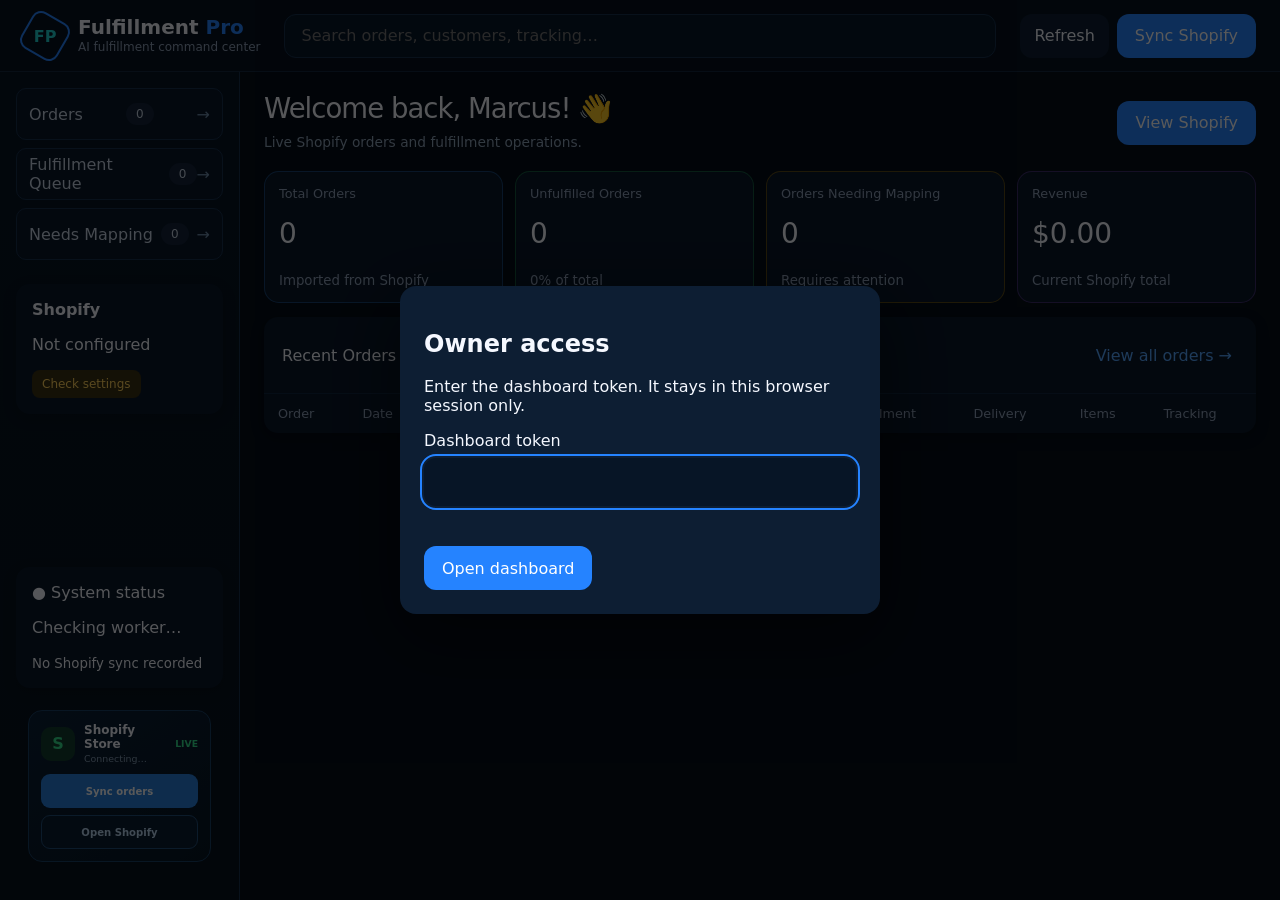
==== static/index.html @ 3b33f8fc "Add files via upload" ====
<!doctype html><html lang="en"><head><meta charset="utf-8"><meta name="viewport" content="width=device-width,initial-scale=1,viewport-fit=cover"><meta name="theme-color" content="#06111f"><title>FulfillmentPro Command Center</title><link rel="manifest" href="/manifest.json"><link rel="stylesheet" href="/css/fulfillment-notifications.css"><style>
:root{--bg:#050d18;--panel:#091729;--panel2:#0d1e33;--text:#f5f8ff;--muted:#91a2ba;--line:#17314f;--blue:#2583ff;--green:#28d77d;--yellow:#ffbf27;--red:#ff5364;--purple:#9870ff;--cyan:#20d3d3;font-family:Inter,ui-sans-serif,system-ui,-apple-system,"Segoe UI",sans-serif;color-scheme:dark}*{box-sizing:border-box}html,body{margin:0;min-height:100%;background:var(--bg);color:var(--text);-webkit-font-smoothing:antialiased}button,input{font:inherit}.app{min-height:100dvh;display:grid;grid-template-columns:240px minmax(0,1fr);grid-template-rows:72px 1fr}.topbar{grid-column:1/-1;display:flex;align-items:center;gap:24px;padding:12px 24px;border-bottom:1px solid var(--line);background:#06111f;position:sticky;top:0;z-index:20}.brand{display:flex;align-items:center;gap:12px;min-width:216px}.logo{width:42px;height:42px;border:2px solid var(--blue);display:grid;place-items:center;transform:rotate(30deg);border-radius:10px}.logo span{transform:rotate(-30deg);font-weight:700;color:var(--cyan)}.brand strong{font-size:1.25rem;line-height:1.2}.brand strong b{color:var(--blue)}.brand small{display:block;color:var(--muted);font-size:.75rem;line-height:1.4}.search{flex:1;max-width:760px}.search input{width:100%;height:44px;border:1px solid var(--line);background:#081729;color:var(--text);border-radius:12px;padding:0 16px;outline:none}.search input:focus{outline:2px solid var(--blue);outline-offset:2px}.top-actions{margin-left:auto;display:flex;gap:8px}.primary,.secondary,.icon{min-height:44px;min-width:44px;border:0;border-radius:12px;cursor:pointer}.primary{background:var(--blue);color:#fff;padding:0 18px}.secondary,.icon{background:var(--panel2);color:var(--text);padding:0 14px}.sidebar{padding:16px 16px calc(24px + env(safe-area-inset-bottom));border-right:1px solid var(--line);background:#06111f;display:flex;flex-direction:column;gap:8px}.nav{display:flex;flex-direction:column;gap:4px}.nav button{min-height:44px;border:0;border-radius:10px;background:transparent;color:#c9d5e5;text-align:left;padding:0 12px;display:flex;align-items:center;justify-content:space-between;cursor:pointer}.nav button.active{background:#123663;color:#fff;box-shadow:inset 3px 0 var(--blue)}.count{min-width:28px;padding:4px 8px;border-radius:999px;background:#13233a;text-align:center;font-size:.75rem}.connection,.system-card{margin-top:16px;background:var(--panel);border-radius:14px;padding:16px;box-shadow:0 4px 14px rgba(0,0,0,.2)}.system-card{margin-top:auto}.online{color:var(--green)}.main{min-width:0;padding:24px;overflow:auto}.heading-row{display:flex;justify-content:space-between;align-items:center;gap:16px;margin-bottom:20px}.heading-row h1{font-size:1.6rem;line-height:1.2;margin:0;font-weight:500}.heading-row p{margin:6px 0 0;color:var(--muted);line-height:1.6}.metrics{display:grid;grid-template-columns:repeat(6,minmax(150px,1fr));gap:12px;margin-bottom:16px}.metric{background:var(--panel);border-radius:14px;padding:16px;box-shadow:0 4px 14px rgba(0,0,0,.24);min-height:144px;display:flex;flex-direction:column}.metric label{color:var(--muted);font-size:.8rem}.metric strong{font-size:1.75rem;font-weight:500;margin-top:16px}.metric small{margin-top:auto;color:var(--muted)}.metric.blue{box-shadow:inset 0 0 0 1px #17416f}.metric.green{box-shadow:inset 0 0 0 1px #14563c}.metric.yellow{box-shadow:inset 0 0 0 1px #5b4914}.metric.purple{box-shadow:inset 0 0 0 1px #3c2c6a}.metric.red{box-shadow:inset 0 0 0 1px #5d2431}.metric.cyan{box-shadow:inset 0 0 0 1px #13545c}.content-grid{display:grid;grid-template-columns:minmax(0,1fr) 280px;gap:16px}.stack{display:flex;flex-direction:column;gap:16px}.card{background:var(--panel);border-radius:14px;box-shadow:0 4px 14px rgba(0,0,0,.24);overflow:hidden}.card-head{display:flex;align-items:center;justify-content:space-between;padding:16px 18px}.card-head h2,.side-card h3{font-size:1rem;font-weight:500;margin:0}.link{color:#55a6ff;background:transparent;border:0;cursor:pointer;min-height:44px}.progress-wrap{padding:0 18px 18px}.progress{height:12px;border-radius:999px;background:#11233b;overflow:hidden;display:flex}.seg{height:100%}.legend{display:grid;grid-template-columns:repeat(5,1fr);gap:12px;margin-top:16px}.legend div{font-size:.78rem;color:var(--muted)}.legend b{display:block;color:var(--text);font-weight:500;margin-top:4px}.table-wrap{overflow-x:auto;scrollbar-width:none}.table-wrap::-webkit-scrollbar{display:none}.orders-table{width:100%;border-collapse:collapse;min-width:980px}.orders-table th,.orders-table td{text-align:left;padding:12px 14px;border-top:1px solid #10263f;font-size:.8rem}.orders-table th{color:var(--muted);font-weight:400}.orders-table tbody tr{cursor:pointer}.orders-table tbody tr:hover{background:#0d2138}.badge{display:inline-flex;align-items:center;min-height:28px;padding:4px 10px;border-radius:8px;font-size:.75rem;background:#11233b}.badge.green{color:#53eb9a;background:#0d3328}.badge.yellow{color:#ffd15a;background:#3a3010}.badge.red{color:#ff8c98;background:#3c1820}.badge.blue{color:#70b3ff;background:#102d50}.badge.purple{color:#c5abff;background:#271d47}.side-card{padding:16px}.side-card h3{margin-bottom:14px}.summary-list{display:grid;gap:10px}.summary-row{display:flex;justify-content:space-between;color:var(--muted);font-size:.8rem}.summary-row b{color:var(--text);font-weight:500}.donut{width:104px;height:104px;border-radius:50%;margin:8px auto 16px;display:grid;place-items:center;background:conic-gradient(var(--green) var(--pct),#12263e 0);position:relative}.donut:after{content:"";width:72px;height:72px;border-radius:50%;background:var(--panel);position:absolute}.donut span{z-index:1;font-size:1.25rem}.products{display:grid;gap:10px}.product{display:grid;grid-template-columns:40px 1fr auto;gap:10px;align-items:center}.product img{width:40px;height:40px;object-fit:cover;border-radius:8px;background:#13233a}.product p{margin:0;font-size:.8rem;overflow-wrap:anywhere}.product small,.empty{color:var(--muted)}.empty{padding:32px;text-align:center}.overlay{display:none}.modal{position:fixed;inset:0;z-index:50;display:none;align-items:center;justify-content:center;padding:16px;background:rgba(0,0,0,.65)}.modal.open{display:flex}.modal-box{width:min(480px,100%);background:var(--panel2);border-radius:16px;padding:24px;box-shadow:0 24px 70px rgba(0,0,0,.5)}.field{display:grid;gap:8px;margin:16px 0}.field input{height:48px;border:0;border-radius:12px;background:#071526;color:#fff;padding:0 14px;outline:none}.field input:focus{outline:2px solid var(--blue);outline-offset:2px}.error{color:#ff9ca7;min-height:24px}.toast{position:fixed;right:20px;bottom:calc(20px + env(safe-area-inset-bottom));z-index:60;background:#0e2239;padding:14px 18px;border-radius:12px;display:none}.toast.show{display:block}.mobile-menu{display:none}.detail-grid{display:grid;grid-template-columns:1fr 1fr;gap:12px}.detail-item{background:#071526;border-radius:12px;padding:14px}.detail-item small{color:var(--muted)}
@media(max-width:1180px){.metrics{grid-template-columns:repeat(3,1fr)}.content-grid{grid-template-columns:1fr}.right-stack{display:grid;grid-template-columns:repeat(2,1fr)}}@media(max-width:767px){.app{display:block}.topbar{height:auto;padding:12px 16px;gap:12px}.brand{min-width:0}.brand small,.search{display:none}.top-actions{margin-left:auto}.mobile-menu{display:inline-grid;place-items:center}.sidebar{position:fixed;z-index:40;top:0;left:0;width:280px;height:100dvh;transform:translateX(-100%);transition:transform 200ms ease;overflow:auto}.sidebar.open{transform:translateX(0)}.overlay{display:block;position:fixed;z-index:35;inset:0;background:rgba(0,0,0,.5);opacity:0;pointer-events:none;transition:opacity 200ms ease}.overlay.open{opacity:1;pointer-events:auto}.main{padding:16px 16px calc(96px + env(safe-area-inset-bottom))}.heading-row{align-items:flex-start}.metrics{grid-template-columns:1fr}.right-stack{grid-template-columns:1fr;margin-top:16px}.legend{grid-template-columns:1fr 1fr}.top-actions .secondary{display:none}.detail-grid{grid-template-columns:1fr}}

/* =========================================================
   MOBILE COMMAND CENTER — approved mobile layout
   Desktop remains unchanged.
   ========================================================= */
.mobile-dashboard{display:none}
.mobile-bottom-nav{display:none}

@media(max-width:767px){
  html,body{background:#04101d;overflow-x:hidden}
  body{min-height:100dvh}
  .app{display:block;min-height:100dvh;background:
    radial-gradient(circle at 82% 4%,rgba(37,131,255,.14),transparent 32%),
    linear-gradient(180deg,#061320 0%,#04101d 100%)}

  .topbar{
    position:sticky;top:0;z-index:30;
    min-height:74px;height:74px;padding:10px 14px;
    gap:10px;background:rgba(4,15,27,.96);
    backdrop-filter:blur(18px);
    border-bottom:1px solid rgba(71,143,229,.18)
  }
  .mobile-menu{
    display:grid;place-items:center;
    width:42px;height:42px;min-width:42px;
    border:1px solid #173a61;border-radius:12px;
    background:#0a1c31
  }
  .brand{gap:9px;min-width:0}
  .logo{width:38px;height:38px;border-radius:10px}
  .brand strong{font-size:1.03rem;white-space:nowrap}
  .brand small,.search,.top-actions .secondary{display:none}
  .top-actions{margin-left:auto}
  .top-actions .primary{
    min-height:42px;height:42px;
    padding:0 14px;border-radius:12px;
    font-size:.82rem;font-weight:700;
    box-shadow:0 8px 20px rgba(37,131,255,.28)
  }

  .sidebar{
    position:fixed;z-index:50;top:0;left:0;
    width:min(84vw,300px);height:100dvh;
    transform:translateX(-102%);transition:transform .2s ease;
    overflow:auto;padding-top:max(18px,env(safe-area-inset-top));
    box-shadow:24px 0 60px rgba(0,0,0,.48)
  }
  .sidebar.open{transform:translateX(0)}
  .overlay{
    display:block;position:fixed;z-index:45;inset:0;
    background:rgba(0,0,0,.62);opacity:0;
    pointer-events:none;transition:opacity .2s ease
  }
  .overlay.open{opacity:1;pointer-events:auto}

  .main{
    padding:0 14px calc(82px + env(safe-area-inset-bottom));
    overflow:visible
  }
  .heading-row,.metrics,.content-grid{display:none!important}
  .mobile-dashboard{display:block;padding-top:14px}

  .mobile-hero{
    display:flex;align-items:flex-start;justify-content:space-between;
    gap:10px;margin-bottom:14px
  }
  .mobile-hero h1{
    margin:0;font-size:1.44rem;line-height:1.12;
    letter-spacing:-.03em;font-weight:750
  }
  .mobile-hero p{
    margin:7px 0 0;color:#8fa4bd;
    font-size:.84rem;line-height:1.35
  }
  .mobile-view-shopify{
    flex:0 0 auto;min-height:38px;padding:0 12px;
    border:1px solid rgba(73,150,255,.45);
    border-radius:11px;background:#0b2c53;
    color:#8fc2ff;font-weight:700;font-size:.75rem
  }

  .mobile-shopify-strip{
    display:flex;align-items:center;gap:8px;
    min-height:40px;margin-bottom:12px;padding:0 12px;
    border:1px solid rgba(34,211,136,.25);
    border-radius:12px;background:rgba(8,32,43,.82);
    color:#b9cadc;font-size:.76rem
  }
  .mobile-shopify-strip .shopify-mark{
    display:grid;place-items:center;width:23px;height:23px;
    border-radius:7px;background:#113b2b;color:#36df8a;
    font-size:.78rem;font-weight:800
  }
  .mobile-shopify-strip .mobile-live-dot{
    width:8px;height:8px;border-radius:50%;
    background:#29df88;box-shadow:0 0 0 5px rgba(41,223,136,.12)
  }
  .mobile-shopify-strip .mobile-store{
    overflow:hidden;text-overflow:ellipsis;white-space:nowrap
  }
  .mobile-shopify-strip .mobile-live-label{
    margin-left:auto;color:#35df8a;font-weight:700
  }

  .mobile-metrics{
    display:grid;grid-template-columns:repeat(2,minmax(0,1fr));
    gap:10px;margin-bottom:11px
  }
  .mobile-metric{
    position:relative;min-height:146px;padding:13px;
    border-radius:16px;background:
      linear-gradient(145deg,rgba(13,35,61,.96),rgba(6,20,35,.98));
    border:1px solid #174571;
    box-shadow:0 10px 24px rgba(0,0,0,.22);
    overflow:hidden
  }
  .mobile-metric:after{
    content:"";position:absolute;right:-28px;bottom:-35px;
    width:100px;height:100px;border-radius:50%;
    background:radial-gradient(circle,rgba(44,133,255,.13),transparent 67%)
  }
  .mobile-metric.green{border-color:#176047}
  .mobile-metric.orange{border-color:#815211}
  .mobile-metric.purple{border-color:#60439a}
  .mobile-metric-head{
    display:flex;align-items:center;gap:8px;
    min-height:28px;margin-bottom:9px
  }
  .mobile-icon{
    display:grid;place-items:center;width:30px;height:30px;
    border-radius:9px;background:rgba(28,104,208,.18);
    color:#49a0ff;font-size:1rem
  }
  .mobile-metric.green .mobile-icon{background:rgba(27,184,111,.15);color:#31dc8b}
  .mobile-metric.orange .mobile-icon{background:rgba(255,164,26,.15);color:#ffad2e}
  .mobile-metric.purple .mobile-icon{background:rgba(153,103,255,.16);color:#ad7bff}
  .mobile-metric label{
    color:#b4c3d5;font-size:.72rem;line-height:1.15
  }
  .mobile-metric strong{
    display:block;margin:0 0 7px;
    font-size:1.72rem;line-height:1;
    letter-spacing:-.04em;font-weight:720
  }
  .mobile-metric small{
    display:block;color:#8298b1;
    font-size:.67rem;line-height:1.2
  }
  .mobile-metric .mobile-alert{
    display:inline-flex;align-items:center;
    margin-top:8px;padding:4px 7px;border-radius:999px;
    background:rgba(255,164,26,.1);color:#ffb033;
    font-size:.63rem;font-weight:700
  }

  .mobile-progress-card{
    display:grid;grid-template-columns:48px minmax(0,1fr) auto;
    align-items:center;gap:11px;
    padding:12px 13px;margin-bottom:11px;
    border:1px solid #173c64;border-radius:15px;
    background:linear-gradient(145deg,#0a2038,#071726)
  }
  .mobile-ring{
    --mobile-pct:0deg;
    width:48px;height:48px;border-radius:50%;
    display:grid;place-items:center;
    background:conic-gradient(#2a84ff var(--mobile-pct),#172d46 0)
  }
  .mobile-ring:before{
    content:"";width:36px;height:36px;border-radius:50%;
    background:#091a2c
  }
  .mobile-ring b{
    position:absolute;font-size:.69rem
  }
  .mobile-progress-copy b{
    display:block;font-size:.82rem;margin-bottom:3px
  }
  .mobile-progress-copy span{
    display:block;color:#8fa4bd;font-size:.68rem;margin-bottom:7px
  }
  .mobile-progress-bar{
    height:6px;border-radius:999px;background:#152b44;overflow:hidden
  }
  .mobile-progress-bar i{
    display:block;height:100%;width:0;border-radius:inherit;
    background:linear-gradient(90deg,#1f72ee,#39a4ff)
  }
  .mobile-progress-percent{
    color:#48a2ff;font-size:1rem;font-weight:750
  }

  .mobile-recent{
    border:1px solid #173651;border-radius:15px;
    background:linear-gradient(145deg,#091b2f,#061522);
    overflow:hidden
  }
  .mobile-recent-head{
    display:flex;align-items:center;justify-content:space-between;
    min-height:42px;padding:0 12px;border-bottom:1px solid #132c46
  }
  .mobile-recent-head h2{margin:0;font-size:.87rem}
  .mobile-recent-head button{
    border:0;background:transparent;color:#55a6ff;
    font-size:.7rem;font-weight:700
  }
  .mobile-order-list{padding:3px 9px 7px}
  .mobile-order{
    display:grid;grid-template-columns:minmax(0,1fr) auto;
    align-items:center;gap:8px;min-height:42px;padding:6px 3px;
    border-bottom:1px solid rgba(22,52,81,.72);
    cursor:pointer
  }
  .mobile-order:last-child{border-bottom:0}
  .mobile-order-main{min-width:0}
  .mobile-order-main b{
    display:block;font-size:.76rem;white-space:nowrap;
    overflow:hidden;text-overflow:ellipsis
  }
  .mobile-order-main small{
    display:block;margin-top:3px;color:#849ab3;font-size:.62rem;
    white-space:nowrap;overflow:hidden;text-overflow:ellipsis
  }
  .mobile-order-side{text-align:right}
  .mobile-order-side strong{display:block;font-size:.73rem}
  .mobile-order-side span{
    display:inline-block;margin-top:3px;padding:3px 6px;
    border-radius:999px;background:#123a2c;color:#34dc87;
    font-size:.57rem;font-weight:700
  }
  .mobile-order-side span.warning{
    background:#3d2c0c;color:#ffb32e
  }
  .mobile-empty{
    padding:17px 12px;text-align:center;color:#8399b1;font-size:.72rem
  }

  .mobile-bottom-nav{
    display:grid;
    position:fixed;z-index:28;left:0;right:0;bottom:0;
    display:grid;grid-template-columns:repeat(4,1fr);
    min-height:64px;padding:5px 8px calc(5px + env(safe-area-inset-bottom));
    border-top:1px solid rgba(51,105,160,.28);
    background:rgba(4,16,29,.96);backdrop-filter:blur(18px)
  }
  .mobile-bottom-nav a{text-decoration:none;
    border:0;background:transparent;color:#7e94ad;
    display:flex;flex-direction:column;align-items:center;
    justify-content:center;gap:3px;font-size:.59rem
  }
  .mobile-bottom-nav a b{font-size:1rem;line-height:1}
  .mobile-bottom-nav a.active{color:#4c9fff}

  .auth-card{width:min(90vw,420px)}
  .detail-grid{grid-template-columns:1fr}
}

@media(max-width:380px){
  .main{padding-left:10px;padding-right:10px}
  .topbar{padding-left:10px;padding-right:10px}
  .brand strong{font-size:.93rem}
  .top-actions .primary{padding:0 10px;font-size:.75rem}
  .mobile-metric{min-height:139px;padding:11px}
  .mobile-metric strong{font-size:1.52rem}
}


.live-system-card{display:flex;align-items:center;gap:10px;margin:0 0 14px;padding:11px 13px;border:1px solid #173d63;border-radius:14px;background:linear-gradient(145deg,#0a2037,#061522)}
.live-system-card .status-dot{width:11px;height:11px;border-radius:50%;background:#ff5f64;box-shadow:0 0 0 5px rgba(255,95,100,.1)}
.live-system-card.online .status-dot{background:#28df87;box-shadow:0 0 0 5px rgba(40,223,135,.11)}
.live-system-copy{min-width:0;flex:1}.live-system-copy b{display:block;font-size:.78rem}.live-system-copy small{display:block;margin-top:3px;color:#879db5;font-size:.62rem;overflow:hidden;text-overflow:ellipsis;white-space:nowrap}
.live-system-state{font-size:.64rem;font-weight:800;text-transform:uppercase;color:#ff8589}.live-system-card.online .live-system-state{color:#35df8d}
.order-popup{position:fixed;z-index:100;right:18px;top:88px;width:min(380px,calc(100vw - 28px));transform:translateX(calc(100% + 30px));opacity:0;pointer-events:none;border:1px solid #2a78c8;border-radius:16px;background:linear-gradient(145deg,#0c2745,#071827);box-shadow:0 22px 70px rgba(0,0,0,.55);transition:.24s;overflow:hidden}
.order-popup.show{transform:translateX(0);opacity:1;pointer-events:auto}
.order-popup-head{display:flex;align-items:center;gap:9px;padding:12px 13px;border-bottom:1px solid rgba(55,121,187,.3)}
.order-popup-icon{display:grid;place-items:center;width:35px;height:35px;border-radius:11px;background:#113c69;color:#55a8ff;font-size:1.1rem}
.order-popup-head div{min-width:0;flex:1}.order-popup-head b{display:block;font-size:.82rem}.order-popup-head small{display:block;color:#91a9c1;font-size:.62rem;margin-top:2px}
.order-popup-close{border:0;background:transparent;color:#8ea4bb;font-size:1rem}
.order-popup-body{padding:12px 13px}.order-popup-body strong{display:block;font-size:1rem}.order-popup-body p{margin:5px 0 0;color:#9cb1c8;font-size:.7rem;line-height:1.4}
.order-popup-actions{display:flex;gap:8px;padding:0 13px 13px}.order-popup-actions button{flex:1;min-height:38px;border-radius:10px;font-weight:750;font-size:.7rem}
.order-popup-view{border:0;background:#2f89ff;color:#fff}.order-popup-dismiss{border:1px solid #244d76;background:#0a1e33;color:#a9bed3}
@media(max-width:767px){.order-popup{right:14px;top:82px}}


.sidebar-shopify-card{margin:14px 12px;padding:12px;border:1px solid #173e64;border-radius:14px;background:linear-gradient(145deg,#0a2037,#061522)}
.sidebar-shopify-head{display:grid;grid-template-columns:34px minmax(0,1fr) auto;align-items:center;gap:9px}
.sidebar-shopify-icon{display:grid;place-items:center;width:34px;height:34px;border-radius:10px;background:#123d2d;color:#35df8d;font-weight:800}
.sidebar-shopify-head b{display:block;font-size:.75rem}.sidebar-shopify-head small{display:block;margin-top:2px;color:#869db5;font-size:.59rem;overflow:hidden;text-overflow:ellipsis;white-space:nowrap}
.sidebar-shopify-state{color:#35df8d;font-size:.58rem;font-weight:800;text-transform:uppercase}
.sidebar-shopify-actions{display:grid;gap:7px;margin-top:10px}
.sidebar-shopify-actions button{min-height:34px;border-radius:9px;border:1px solid #214d78;background:#0a1d31;color:#b9d4ef;font-size:.63rem;font-weight:750}
.sidebar-shopify-actions button:first-child{border:0;background:#277fdc;color:#fff}
@media(min-width:768px){
  .main{padding-top:20px}
  .heading-row{margin-bottom:18px}
  .heading-row h1{font-size:1.72rem;letter-spacing:-.035em;margin-bottom:4px}
  .heading-row p{max-width:620px;color:#91a5bb;font-size:.86rem}
  .metrics{grid-template-columns:repeat(4,minmax(0,1fr));gap:12px;margin-bottom:14px}
  .metrics .metric{min-height:132px;padding:15px;border-radius:15px}
  .metrics .metric:nth-child(n+5){display:none}
  .content-grid{grid-template-columns:minmax(0,1.55fr) minmax(280px,.8fr);gap:14px}
  .sidebar{background:linear-gradient(180deg,#071423 0%,#06111d 100%)}
  .topbar{border-bottom:1px solid rgba(71,127,183,.2)}
}
@media(max-width:767px){
  /* Mobile-only cleanup: keep desktop dashboard sections available on desktop. */
  .mobile-progress-card,
  .recent-orders-only,
  .dashboard-backup,
  .sidebar .connection,
  .sidebar .sidebar-shopify-card{display:none!important}
}

@media(max-width:767px){
  .mobile-dashboard{padding-top:10px}
  .mobile-hero{margin-bottom:12px;padding:2px 2px 0}
  .mobile-eyebrow{display:block;margin-bottom:6px;color:#5ea9ff;font-size:.58rem;font-weight:800;letter-spacing:.09em}
  .mobile-hero h1{font-size:1.34rem;line-height:1.08}
  .mobile-hero p{max-width:290px;font-size:.76rem;line-height:1.35}
  .mobile-metrics{gap:9px}
  .mobile-metric{min-height:132px;padding:12px}
  .mobile-metric-head{margin-bottom:7px}
  .mobile-metric strong{font-size:1.55rem}
  .mobile-progress-card,.live-system-card{margin-bottom:10px}
  .mobile-recent{margin-bottom:4px}
}



/* Mobile drawer refinement — desktop styles remain unchanged. */
@media(max-width:767px){
  #sidebar.sidebar{
    width:min(86vw,320px);padding:0 14px max(18px,env(safe-area-inset-bottom));
    gap:12px;background:linear-gradient(180deg,#061321 0%,#04101c 100%);
    border-right:1px solid #1b395a;box-shadow:24px 0 60px rgba(0,0,0,.58)
  }
  .mobile-sidebar-brand{
    display:flex;align-items:center;gap:11px;min-height:76px;margin:0 -14px 2px;padding:12px 16px;
    border-bottom:1px solid #17314f;background:#06111f
  }
  .mobile-sidebar-brand .mobile-sidebar-logo{
    width:42px;height:42px;border:2px solid var(--blue);border-radius:11px;display:grid;place-items:center;
    transform:rotate(30deg);color:var(--cyan);font-weight:800
  }
  .mobile-sidebar-brand .mobile-sidebar-logo span{transform:rotate(-30deg)}
  .mobile-sidebar-brand strong{display:block;font-size:1rem;line-height:1.15}
  .mobile-sidebar-brand strong b{color:var(--blue)}
  .mobile-sidebar-brand small{display:block;margin-top:4px;color:#8ea3bc;font-size:.68rem}
  #sidebar .desktop-nav-links{display:flex;flex-direction:column;gap:8px;margin-top:2px}
  #sidebar .desktop-nav-link{
    min-height:54px;border:1px solid #173b61;border-radius:12px;background:linear-gradient(145deg,#0b2037,#08182a);
    color:#eef5ff;text-decoration:none;padding:0 13px;display:flex;align-items:center;justify-content:space-between;
    font-size:.9rem;box-shadow:0 6px 18px rgba(0,0,0,.16)
  }
  #sidebar .desktop-nav-link::after{content:"→";margin-left:10px;color:#6e9bc8;font-size:1rem}
  #sidebar .desktop-nav-link .count{margin-left:auto;margin-right:8px;background:#122943;color:#ddecff}
  #sidebar .connection,#sidebar .system-card{
    margin-top:4px;border:1px solid rgba(46,91,137,.22);background:#09192b;box-shadow:0 8px 22px rgba(0,0,0,.2)
  }
  #sidebar .connection p{overflow-wrap:anywhere;line-height:1.45}
  #sidebar .system-card{margin-top:auto}
  #sidebar .sidebar-shopify-card{display:none!important}
  .desktop-hidden-bindings{display:none!important}
}
@media(min-width:768px){.mobile-sidebar-brand{display:none}}

/* Desktop dashboard simplification: keep legacy sections in DOM as a restorable backup. */
@media(min-width:768px){
  .desktop-nav-links{display:flex;flex-direction:column;gap:8px}
  .desktop-nav-link{min-height:52px;border:1px solid #17314f;border-radius:10px;background:#091729;color:#c9d5e5;text-decoration:none;padding:0 12px;display:flex;align-items:center;justify-content:space-between}
  .desktop-nav-link:hover,.desktop-nav-link:focus-visible{background:#10253e;color:#fff;border-color:#275b91;outline:none}
  .desktop-nav-link::after{content:"→";color:#6f8dab}
  .desktop-hidden-bindings,.dashboard-backup{display:none!important}
  .recent-orders-only{display:block}
  .recent-orders-only .card{width:100%}
}
</style></head><body>
<div id="overlay" class="overlay"></div><div class="app"><header class="topbar"><button id="menuBtn" class="icon mobile-menu" aria-label="Open navigation">☰</button><div class="brand"><div class="logo"><span>FP</span></div><div><strong>Fulfillment <b>Pro</b></strong><small>AI fulfillment command center</small></div></div><div class="search"><input id="search" aria-label="Search orders" placeholder="Search orders, customers, tracking…"></div><div class="top-actions"><button id="refreshBtn" class="secondary">Refresh</button><button id="syncBtn" class="primary">Sync Shopify</button></div></header>
<aside id="sidebar" class="sidebar"><div class="mobile-sidebar-brand" aria-label="FulfillmentPro navigation"><div class="mobile-sidebar-logo"><span>FP</span></div><div><strong>Fulfillment <b>Pro</b></strong><small>AI fulfillment command center</small></div></div><nav class="desktop-nav-links" aria-label="Primary navigation">
<a class="desktop-nav-link" href="/orders.html">Orders <span id="navTotal" class="count">0</span></a>
<a class="desktop-nav-link" href="/queue.html">Fulfillment Queue <span id="navQueue" class="count">0</span></a>
<a class="desktop-nav-link" href="/mapping.html">Needs Mapping <span id="navMapping" class="count">0</span></a>
<span class="desktop-hidden-bindings" aria-hidden="true"><span id="navVerify"></span><span id="navPurchased"></span><span id="navFailed"></span></span>
</nav><div class="connection"><b>Shopify</b><p id="storeDomain">Not configured</p><span id="shopifyState" class="badge yellow">Check settings</span></div><div class="system-card"><div id="workerDot">● System status</div><p id="workerText">Checking worker…</p><small id="lastSync">No Shopify sync recorded</small></div>
<section class="sidebar-shopify-card">
  <div class="sidebar-shopify-head">
    <div class="sidebar-shopify-icon">S</div>
    <div>
      <b>Shopify Store</b>
      <small id="sidebarShopifyDomain">Connecting…</small>
    </div>
    <span id="sidebarShopifyState" class="sidebar-shopify-state">Live</span>
  </div>
  <div class="sidebar-shopify-actions">
    <button id="sidebarSyncShopify">Sync orders</button>
    <button id="sidebarViewShopify">Open Shopify</button>
  </div>
</section>

</aside>
<main class="main">
<section class="mobile-dashboard" aria-label="Mobile fulfillment dashboard">
  <div class="mobile-hero">
  <div>
    <span class="mobile-eyebrow">FULFILLMENT OVERVIEW</span>
    <h1>Welcome back,<br>Marcus! 👋</h1>
    <p>Everything that needs your attention, in one place.</p>
  </div>
</div>

  
<section id="mobileWorkerCard" class="live-system-card">
  <span class="status-dot"></span>
  <div class="live-system-copy"><b>Fulfillment Bot</b><small id="mobileWorkerAction">Checking worker connection…</small></div>
  <span id="mobileWorkerState" class="live-system-state">Offline</span>
</section>

<section class="mobile-metrics">
    <article class="mobile-metric">
      <div class="mobile-metric-head"><span class="mobile-icon">🛒</span><label>Total Orders</label></div>
      <strong id="mobileTotal">0</strong>
      <small>Imported from Shopify</small>
    </article>

    <article class="mobile-metric green">
      <div class="mobile-metric-head"><span class="mobile-icon">📦</span><label>Unfulfilled Orders</label></div>
      <strong id="mobileUnfulfilled">0</strong>
      <small id="mobileUnfulfilledRate">0% of total</small>
    </article>

    <article class="mobile-metric orange">
      <div class="mobile-metric-head"><span class="mobile-icon">🏷</span><label>Orders Needing Mapping</label></div>
      <strong id="mobileMapping">0</strong>
      <small>Requires attention</small>
      <span id="mobileMappingAlert" class="mobile-alert">No action needed</span>
    </article>

    <article class="mobile-metric purple">
      <div class="mobile-metric-head"><span class="mobile-icon">$</span><label>Revenue</label></div>
      <strong id="mobileRevenue">$0.00</strong>
      <small>Current Shopify total</small>
    </article>
  </section>

  <section class="mobile-progress-card">
    <div id="mobileRing" class="mobile-ring"><b id="mobileRate">0%</b></div>
    <div class="mobile-progress-copy">
      <b>Fulfillment Progress</b>
      <span id="mobileProgressText">0 of 0 orders fulfilled</span>
      <div class="mobile-progress-bar"><i id="mobileProgressFill"></i></div>
    </div>
    <div id="mobileProgressPercent" class="mobile-progress-percent">0%</div>
  </section>

  <section class="mobile-recent">
    <div class="mobile-recent-head">
      <h2>Recent Orders</h2>
      <button id="mobileViewAllOrders">View all</button>
    </div>
    <div id="mobileOrders" class="mobile-order-list">
      <div class="mobile-empty">Orders will appear after Shopify sync.</div>
    </div>
  </section>
</section>

<nav class="mobile-bottom-nav" aria-label="Mobile navigation">
  <a class="active" href="/"><b>⌂</b><span>Home</span></a>
  <a href="/orders.html"><b>☷</b><span>Orders</span></a>
  <a href="/queue.html"><b>▣</b><span>Queue</span></a>
  <a href="/mapping.html"><b>!</b><span>Mapping</span></a>
</nav>
<div class="heading-row"><div><h1>Welcome back, Marcus! 👋</h1><p>Live Shopify orders and fulfillment operations.</p></div><button id="viewShopify" class="primary">View Shopify</button></div>
<section class="metrics">
<article class="metric blue"><label>Total Orders</label><strong id="mTotal">0</strong><small>Imported from Shopify</small></article>
<article class="metric green"><label>Unfulfilled Orders</label><strong id="mPaid">0</strong><small id="paidRate">0% of total</small></article>
<article class="metric yellow"><label>Orders Needing Mapping</label><strong id="mFulfilled">0</strong><small id="fulfilledRate">Requires attention</small></article>
<article class="metric purple"><label>Revenue</label><strong id="mDelivered">$0.00</strong><small id="deliveredRate">Current Shopify total</small></article>
</section>
<div class="recent-orders-only">
<section class="card"><div class="card-head"><h2>Recent Orders</h2><button class="link" data-status="ALL">View all orders →</button></div><div class="table-wrap"><table class="orders-table"><thead><tr><th>Order</th><th>Date</th><th>Customer</th><th>Channel</th><th>Total</th><th>Payment</th><th>Fulfillment</th><th>Delivery</th><th>Items</th><th>Tracking</th></tr></thead><tbody id="ordersBody"></tbody></table></div><div id="ordersEmpty" class="empty" hidden>No orders have been imported. Use Sync Shopify to import existing orders.</div></section>
</div>

<!-- Hidden, restorable desktop dashboard sections. Remove the dashboard-backup class to restore them. -->
<div class="dashboard-backup" aria-hidden="true">
<section class="card"><div class="card-head"><h2>Orders Overview</h2><button class="link" data-status="ALL">View all orders →</button></div><div class="progress-wrap"><div id="progress" class="progress"></div><div id="legend" class="legend"></div></div></section>
<aside class="stack right-stack"><section class="card side-card"><h3>Shopify Store</h3><div id="storeStatus" class="summary-list"></div></section><section class="card side-card"><h3>Today's Summary</h3><div class="summary-list"><div class="summary-row"><span>Orders Today</span><b id="todayOrders">0</b></div><div class="summary-row"><span>Items Ordered</span><b id="todayItems">0</b></div><div class="summary-row"><span>Queue</span><b id="todayQueue">0</b></div><div class="summary-row"><span>Needs Attention</span><b id="todayAttention">0</b></div></div></section><section class="card side-card"><h3>Fulfillment Performance</h3><div id="donut" class="donut" style="--pct:0deg"><span id="donutText">0%</span></div><div class="summary-list"><div class="summary-row"><span>Purchased</span><b id="perfPurchased">0</b></div><div class="summary-row"><span>Unfulfilled</span><b id="perfUnfulfilled">0</b></div><div class="summary-row"><span>Failed</span><b id="perfFailed">0</b></div></div></section><section class="card side-card"><h3>Top Selling Products</h3><div id="topProducts" class="products"></div></section></aside>
</div></main></div>

<div id="newOrderPopup" class="order-popup" role="alert" aria-live="assertive">
  <div class="order-popup-head"><span class="order-popup-icon">🛍</span><div><b>New Shopify order received</b><small id="newOrderPopupTime">Just now</small></div><button id="newOrderPopupClose" class="order-popup-close">×</button></div>
  <div class="order-popup-body"><strong id="newOrderPopupTitle">New order</strong><p id="newOrderPopupDetails">The order was added to FulfillmentPro.</p></div>
  <div class="order-popup-actions"><button id="newOrderPopupView" class="order-popup-view">View order</button><button id="newOrderPopupDismiss" class="order-popup-dismiss">Dismiss</button></div>
</div>

<div id="authModal" class="modal"><div class="modal-box"><h2>Owner access</h2><p>Enter the dashboard token. It stays in this browser session only.</p><form id="authForm"><label class="field">Dashboard token<input id="tokenInput" type="password" autocomplete="current-password" required></label><div id="authError" class="error" role="alert"></div><button class="primary" type="submit">Open dashboard</button></form></div></div>
<div id="detailModal" class="modal"><div class="modal-box"><div class="card-head"><h2 id="detailTitle">Order details</h2><button id="closeDetail" class="icon">×</button></div><div id="detailBody"></div></div></div><div id="toast" class="toast" role="status"></div>
<script>
const state={token:sessionStorage.getItem('fulfillmentpro.dashboard.token')||'',data:null,status:'',search:'',timer:null};const $=id=>document.getElementById(id);const esc=v=>String(v??'').replace(/[&<>"']/g,c=>({'&':'&amp;','<':'&lt;','>':'&gt;','"':'&quot;',"'":'&#039;'}[c]));
function headers(){return {'Authorization':'Bearer '+state.token,'Content-Type':'application/json'}}async function api(path,options={}){const r=await fetch(path,{...options,headers:{...headers(),...(options.headers||{})}});const d=await r.json().catch(()=>({}));if(r.status===401){showAuth();throw new Error('Owner authentication required')}if(!r.ok)throw new Error(d.error||'Request failed');return d}function money(v,c='USD'){return new Intl.NumberFormat(undefined,{style:'currency',currency:c||'USD'}).format(Number(v||0))}function pct(v,t){return t?Math.round(v/t*100):0}function dateText(v){if(!v)return'—';const d=new Date(v);return Number.isNaN(d.valueOf())?'—':d.toLocaleString([],{month:'short',day:'numeric',hour:'numeric',minute:'2-digit'})}function badge(v){const text=String(v||'—').replaceAll('_',' ');let color='blue';if(/paid|fulfilled|delivered|purchased|success/i.test(text))color='green';else if(/unfulfilled|queued|mapping|pending|partial/i.test(text))color='yellow';else if(/failed|cancel|refund/i.test(text))color='red';else if(/verify|processing|transit/i.test(text))color='purple';return `<span class="badge ${color}">${esc(text)}</span>`}function toast(m){$('toast').textContent=m;$('toast').classList.add('show');setTimeout(()=>$('toast').classList.remove('show'),3000)}function showAuth(e=''){$('authModal').classList.add('open');$('authError').textContent=e;$('tokenInput').focus()}function hideAuth(){$('authModal').classList.remove('open')}
async function verifyToken(){await api('/api/auth/check',{method:'POST'});sessionStorage.setItem('fulfillmentpro.dashboard.token',state.token);hideAuth();await refresh();await startLiveDashboard()}$('authForm').addEventListener('submit',async e=>{e.preventDefault();state.token=$('tokenInput').value.trim();try{await verifyToken()}catch(x){showAuth(x.message)}})

function refreshSidebarShopify(data){
  const domain=data?.store_domain||'br1xzv-gd.myshopify.com';
  const connected=Boolean(data?.shopify_configured);
  if($('sidebarShopifyDomain'))$('sidebarShopifyDomain').textContent=domain;
  if($('sidebarShopifyState')){
    $('sidebarShopifyState').textContent=connected?'Live':'Connect';
    $('sidebarShopifyState').style.color=connected?'#35df8d':'#ffb135';
  }
}

function render(d){state.data=d;refreshSidebarShopify(d);if(d.worker)applyUnifiedWorkerStatus(d.worker);const total=d.total_orders||0,c=(d.recent_orders?.[0]?.currency)||'USD';
const mobileUnfulfilled=Math.max(total-(d.fulfilled_orders||0),0);
const mobileRate=pct(d.fulfilled_orders,total);
const mobileSet=(id,value)=>{const el=$(id);if(el)el.textContent=value};
mobileSet('mobileTotal',total);
mobileSet('mobileUnfulfilled',mobileUnfulfilled);
mobileSet('mobileUnfulfilledRate',pct(mobileUnfulfilled,total)+'% of total');
mobileSet('mobileMapping',d.needs_mapping||0);
mobileSet('mobileRevenue',money(d.revenue,c));
mobileSet('mobileStore',d.store_domain||'Shopify not configured');
mobileSet('mobileShopifyState',d.shopify_configured?'Live':'Connect');
mobileSet('mobileRate',mobileRate+'%');
mobileSet('mobileProgressPercent',mobileRate+'%');
mobileSet('mobileProgressText',(d.fulfilled_orders||0)+' of '+total+' orders fulfilled');
const mobileRing=$('mobileRing');if(mobileRing)mobileRing.style.setProperty('--mobile-pct',(mobileRate*3.6)+'deg');
const mobileFill=$('mobileProgressFill');if(mobileFill)mobileFill.style.width=mobileRate+'%';
const mappingAlert=$('mobileMappingAlert');
if(mappingAlert){
  mappingAlert.textContent=(d.needs_mapping||0)>0?'Needs action':'No action needed';
  mappingAlert.style.opacity=(d.needs_mapping||0)>0?'1':'.72';
}
renderMobileOrders(d.recent_orders||[]);
$('mTotal').textContent=total;$('mPaid').textContent=mobileUnfulfilled;$('mFulfilled').textContent=d.needs_mapping||0;$('mDelivered').textContent=money(d.revenue,c);$('paidRate').textContent=pct(mobileUnfulfilled,total)+'% of total';$('fulfilledRate').textContent=(d.needs_mapping||0)>0?'Requires attention':'No action needed';$('deliveredRate').textContent='Current Shopify total';$('navTotal').textContent=total;$('navQueue').textContent=d.queue||0;$('navMapping').textContent=d.needs_mapping||0;$('navVerify').textContent=d.verification_required||0;$('navPurchased').textContent=d.purchased||0;$('navFailed').textContent=d.failed||0;$('storeDomain').textContent=d.store_domain||'Not configured';$('shopifyState').textContent=d.shopify_configured?'Connected':'Connect required';$('shopifyState').className='badge '+(d.shopify_configured?'green':'yellow');$('syncBtn').textContent=d.shopify_configured?'Sync Shopify':'Connect Shopify';$('workerText').textContent=d.worker.worker_online?'Automation worker online':'Automation worker offline';$('workerDot').className=d.worker.worker_online?'online':'';$('lastSync').textContent=d.last_sync?.completed_at?'Last sync '+dateText(d.last_sync.completed_at):'No Shopify sync recorded';$('todayOrders').textContent=d.orders_today||0;$('todayItems').textContent=d.items_today||0;$('todayQueue').textContent=d.queue||0;$('todayAttention').textContent=(d.needs_mapping||0)+(d.verification_required||0)+(d.failed||0);$('perfPurchased').textContent=d.purchased||0;$('perfFailed').textContent=d.failed||0;$('perfUnfulfilled').textContent=Math.max(total-(d.fulfilled_orders||0),0);const rate=pct(d.fulfilled_orders,total);$('donut').style.setProperty('--pct',(rate*3.6)+'deg');$('donutText').textContent=rate+'%';const pieces=[['Unfulfilled',Math.max(total-(d.fulfilled_orders||0),0),'var(--yellow)'],['Queued',d.queue||0,'var(--blue)'],['Purchased',d.purchased||0,'var(--green)'],['Delivered',d.delivered_orders||0,'var(--purple)'],['Failed',d.failed||0,'var(--red)']];const sum=pieces.reduce((a,p)=>a+p[1],0)||1;$('progress').innerHTML=pieces.map(p=>`<span class="seg" style="width:${p[1]/sum*100}%;background:${p[2]}"></span>`).join('');$('legend').innerHTML=pieces.map(p=>`<div><span style="color:${p[2]}">●</span> ${p[0]}<b>${p[1]}</b></div>`).join('');renderOrders(d.recent_orders||[]);$('topProducts').innerHTML=(d.top_products||[]).map(p=>`<div class="product"><img src="${esc(p.image_url||'')}" alt=""><p>${esc(p.title)}<br><small>${money(p.revenue,c)}</small></p><b>${p.units}</b></div>`).join('')||'<div class="empty">Product rankings appear after orders sync.</div>';$('storeStatus').innerHTML=`<div class="summary-row"><span>Store</span><b>${esc(d.store_domain||'—')}</b></div><div class="summary-row"><span>API</span><b>${d.shopify_configured?'Admin GraphQL':'Configuration required'}</b></div><div class="summary-row"><span>Last sync</span><b>${d.last_sync?.status||'Never'}</b></div>`}

function renderMobileOrders(rows){
  const host=$('mobileOrders');
  if(!host)return;
  const top=(rows||[]).slice(0,3);
  if(!top.length){
    host.innerHTML='<div class="mobile-empty">Orders will appear after Shopify sync.</div>';
    return;
  }
  host.innerHTML=top.map(o=>{
    const fulfillment=String(o.fulfillment_status||'Unfulfilled');
    const warning=!/fulfilled|delivered/i.test(fulfillment);
    return `<div class="mobile-order" data-mobile-order="${o.id}" role="button" tabindex="0">
      <div class="mobile-order-main">
        <b>#${esc(o.shopify_order_number||o.id)} · ${esc(o.customer_name||'Customer')}</b>
        <small>${dateText(o.created_at)} · ${o.item_count||0} item${(o.item_count||0)===1?'':'s'}</small>
      </div>
      <div class="mobile-order-side">
        <strong>${money(o.current_total_price||o.total_price,o.currency)}</strong>
        <span class="${warning?'warning':''}">${esc(fulfillment)}</span>
      </div>
    </div>`;
  }).join('');
  document.querySelectorAll('[data-mobile-order]').forEach(row=>{
    row.onclick=()=>openOrder(row.dataset.mobileOrder);
    row.onkeydown=e=>{if(e.key==='Enter'||e.key===' ')openOrder(row.dataset.mobileOrder)};
  });
}

function renderOrders(rows){$('ordersBody').innerHTML=rows.map(o=>`<tr data-order="${o.id}" tabindex="0"><td>#${esc(o.shopify_order_number||o.id)}</td><td>${dateText(o.created_at)}</td><td>${esc(o.customer_name||'—')}</td><td>${esc(o.source_name||'Shopify')}</td><td>${money(o.current_total_price||o.total_price,o.currency)}</td><td>${badge(o.financial_status)}</td><td>${badge(o.fulfillment_status)}</td><td>${badge(o.delivery_status)}</td><td>${o.item_count||0}</td><td>${esc(o.tracking_number||'—')}</td></tr>`).join('');$('ordersEmpty').hidden=Boolean(rows.length);document.querySelectorAll('[data-order]').forEach(r=>{r.addEventListener('click',()=>openOrder(r.dataset.order));r.addEventListener('keydown',e=>{if(e.key==='Enter')openOrder(r.dataset.order)})})}

function setWorkerCard(cardId,stateId,actionId,status){
  const card=$(cardId); if(!card)return;
  const online=Boolean(status?.worker_online);
  card.classList.toggle('online',online);
  if($(stateId))$(stateId).textContent=online?'Online':'Offline';
  if($(actionId))$(actionId).textContent=status?.last_action||(online?'Worker is connected and polling':'No recent heartbeat');
}

function applyUnifiedWorkerStatus(status){
  const snapshot=status?.worker&&typeof status.worker==='object'?status.worker:status;
  const online=Boolean(snapshot?.worker_online??snapshot?.online);
  const current=snapshot?.current_task;
  const action=
    current
      ? 'Processing order #'
        +(current.shopify_order_number||current.order_id||current.task_id)
      : snapshot?.last_action
        ||(online?'Worker is ready':'No recent heartbeat');

  setWorkerCard(
    'mobileWorkerCard',
    'mobileWorkerState',
    'mobileWorkerAction',
    {
      worker_online:online,
      last_action:action
    }
  );

  setWorkerCard(
    'desktopWorkerCard',
    'desktopWorkerState',
    'desktopWorkerAction',
    {
      worker_online:online,
      last_action:action
    }
  );

  const systemStatus=document.querySelector(
    '.sidebar-bottom'
  );

  if(systemStatus){
    const text=systemStatus.querySelectorAll(
      'div,span,p,small'
    );
    text.forEach(node=>{
      if(
        /automation worker|system status|offline|online/i.test(
          node.textContent||''
        )
      ){
        if(
          /automation worker|offline|online/i.test(
            node.textContent||''
          )
        ){
          node.textContent=
            online
              ? (
                current
                  ? 'Worker online · processing #'
                    +(current.shopify_order_number||current.task_id)
                  : 'Automation worker online'
              )
              : 'Automation worker offline';
        }
      }
    });
  }
}

async function refreshWorkerStatus(){
  try{
    const status=await api('/api/status');
    applyUnifiedWorkerStatus(status);
  }catch(error){
    const fallback=state.data?.worker;
    if(fallback)applyUnifiedWorkerStatus(fallback);
    else applyUnifiedWorkerStatus({worker_online:false,last_action:'Unable to read worker status'});
  }
}
function hideNewOrderPopup(){ $('newOrderPopup')?.classList.remove('show'); if(liveState.popupTimer)clearTimeout(liveState.popupTimer); }
function showNewOrderPopup(order){
  if(window.FulfillmentNotifications){
    window.FulfillmentNotifications.notify(order);
    return;
  }
  const number=order.shopify_order_number||order.id;
  $('newOrderPopupTitle').textContent='#'+number+' · '+(order.customer_name||'Customer');
  $('newOrderPopupDetails').textContent=(order.item_count||0)+' item'+((order.item_count||0)===1?'':'s')+' · '+money(order.current_total_price||order.total_price,order.currency);
  $('newOrderPopup')?.classList.add('show');
  if('Notification' in window&&Notification.permission==='granted'){try{new Notification('New Shopify order #'+number,{body:(order.customer_name||'Customer')+' · '+money(order.current_total_price||order.total_price,order.currency),tag:'fulfillmentpro-order-'+order.id})}catch{}}
  liveState.popupTimer=setTimeout(hideNewOrderPopup,12000);
}
async function requestNotificationPermission(){ if('Notification' in window&&Notification.permission==='default'){try{await Notification.requestPermission()}catch{}} }
async function registerLiveOrderWebhooks(){
  if(liveState.webhookRegistrationAttempted)return;
  liveState.webhookRegistrationAttempted=true;
  try{await api('/api/shopify/webhooks/register',{method:'POST',body:'{}'});}catch(e){console.warn('Webhook registration failed',e);}
}

async function runLiveShopifyFallback(){
  if(liveState.liveSyncing||!token)return;
  liveState.liveSyncing=true;
  try{
    const result=await api('/api/shopify/live-sync',{method:'POST',body:'{}'});
    const newOrders=result?.new_orders||[];
    if(newOrders.length){
      const latest=newOrders[newOrders.length-1];
      liveState.latestOrderId=Number(latest.id);
      liveState.initialized=true;
      showNewOrderPopup(latest);
      await refresh();
      await loadOrders();
    }
  }catch(error){console.warn('Live Shopify fallback failed:',error);}
  finally{liveState.liveSyncing=false;}
}

async function pollLatestOrder(){
  if(liveState.polling||!token)return;
  liveState.polling=true;
  try{
    const payload=await api('/api/orders/latest');
    const order=payload?.order;
    if(!order)return;
    const id=Number(order.id);
    if(!liveState.initialized){liveState.latestOrderId=id;liveState.initialized=true;return;}
    if(id>Number(liveState.latestOrderId||0)){
      liveState.latestOrderId=id;
      showNewOrderPopup(order);
      await refresh();
      await loadOrders();
    }
  }catch(e){console.warn('Latest order polling failed',e);}
  finally{liveState.polling=false;}
}
async function startLiveDashboard(){
  if(!token||liveState.started)return;
  liveState.started=true;
  await registerLiveOrderWebhooks();
  await refreshWorkerStatus();
  await pollLatestOrder();
  setInterval(refreshWorkerStatus,15000);
  setInterval(pollLatestOrder,5000);
  setInterval(runLiveShopifyFallback,20000);
}

async function refresh(){
  try{
    render(await api('/api/dashboard'));
  }catch(e){
    if(/authentication/i.test(e.message))return;
    try{
      const orderData=await api('/api/orders?per_page=100');
      const rows=orderData.orders||[];
      const total=Number(orderData.total||rows.length||0);
      const paid=rows.filter(o=>String(o.financial_status||'').toUpperCase()==='PAID').length;
      const fulfilled=rows.filter(o=>['FULFILLED','PARTIALLY_FULFILLED'].includes(String(o.fulfillment_status||'').toUpperCase())).length;
      const delivered=rows.filter(o=>String(o.delivery_status||'').toUpperCase()==='DELIVERED').length;
      const revenue=rows.reduce((sum,o)=>sum+Number(o.current_total_price||o.total_price||0),0);
      const refunds=rows.reduce((sum,o)=>sum+Number(o.refunds_total||0),0);
      render({
        total_orders:total,
        paid_orders:paid,
        fulfilled_orders:fulfilled,
        delivered_orders:delivered,
        revenue,
        refunds,
        queue:0,
        needs_mapping:0,
        verification_required:0,
        purchased:0,
        failed:0,
        processing:0,
        recent_orders:rows.slice(0,12),
        top_products:[],
        worker:{worker_online:false},
        last_sync:{},
        store_domain:'br1xzv-gd.myshopify.com',
        shopify_configured:true
      });
      toast('Home metrics loaded from orders');
    }catch(fallbackError){
      toast(fallbackError.message||e.message);
    }
  }
}

async function sync(){const b=$('syncBtn');if(!state.data?.shopify_configured){const shop=state.data?.store_domain||'';window.location.href='/shopify/install?shop='+encodeURIComponent(shop);return}b.disabled=true;b.textContent='Syncing…';try{const r=await api('/api/shopify/sync',{method:'POST',body:JSON.stringify({max_pages:25})});toast(`Sync finished: ${r.imported} imported, ${r.updated} updated`);await refresh()}catch(e){toast(e.message)}finally{b.disabled=false;b.textContent=state.data?.shopify_configured?'Sync Shopify':'Connect Shopify'}}async function loadOrders(){try{const s=state.status==='ALL'?'':state.status;const d=await api('/api/orders?per_page=100&search='+encodeURIComponent(state.search)+'&status='+encodeURIComponent(s));renderOrders(d.orders)}catch(e){toast(e.message)}}async function openOrder(id){try{const {order}=await api('/api/orders/'+id);$('detailTitle').textContent='Order #'+(order.shopify_order_number||order.id);$('detailBody').innerHTML=`<div class="detail-grid"><div class="detail-item"><small>Customer</small><div>${esc(order.customer_name||'—')}</div></div><div class="detail-item"><small>Total</small><div>${money(order.current_total_price||order.total_price,order.currency)}</div></div><div class="detail-item"><small>Payment</small><div>${badge(order.financial_status)}</div></div><div class="detail-item"><small>Fulfillment</small><div>${badge(order.fulfillment_status)}</div></div></div><h3>Items</h3>${order.items.map(i=>`<div class="detail-item"><b>${esc(i.title)}</b><br><small>SKU ${esc(i.sku||'—')} · Qty ${i.quantity||1} · ${badge(i.state)}</small></div>`).join('')}`;$('detailModal').classList.add('open')}catch(e){toast(e.message)}}


$('newOrderPopupClose')?.addEventListener('click',hideNewOrderPopup);
$('newOrderPopupDismiss')?.addEventListener('click',hideNewOrderPopup);
$('newOrderPopupView')?.addEventListener('click',()=>{hideNewOrderPopup();window.location.href='/orders.html';});
document.addEventListener('click',requestNotificationPermission,{once:true});

const mobileViewAll=$('mobileViewAllOrders');
if(mobileViewAll)mobileViewAll.onclick=()=>{state.status='ALL';loadOrders();window.scrollTo({top:document.body.scrollHeight,behavior:'smooth'})};

$('closeDetail').onclick=()=>$('detailModal').classList.remove('open');$('syncBtn').onclick=sync;

const sidebarSyncShopify=$('sidebarSyncShopify');
if(sidebarSyncShopify)sidebarSyncShopify.onclick=sync;
const sidebarViewShopify=$('sidebarViewShopify');
if(sidebarViewShopify)sidebarViewShopify.onclick=()=>{
  const domain=state.data?.store_domain||'br1xzv-gd.myshopify.com';
  window.open('https://admin.shopify.com/store/'+String(domain).replace('.myshopify.com',''),'_blank');
};
$('refreshBtn').onclick=refresh;$('search').oninput=e=>{state.search=e.target.value.trim();clearTimeout(state.timer);state.timer=setTimeout(loadOrders,350)};document.querySelectorAll('[data-status]').forEach(b=>b.onclick=()=>{state.status=b.dataset.status||'';document.querySelectorAll('.nav button').forEach(x=>x.classList.remove('active'));b.classList.add('active');loadOrders();closeDrawer()});$('viewShopify').onclick=()=>{if(state.data?.store_domain)window.open('https://admin.shopify.com/store/'+state.data.store_domain.split('.')[0]+'/orders','_blank','noopener')};function openDrawer(){$('sidebar').classList.add('open');$('overlay').classList.add('open')}function closeDrawer(){$('sidebar').classList.remove('open');$('overlay').classList.remove('open')}$('menuBtn').onclick=openDrawer;$('overlay').onclick=closeDrawer;if(state.token)verifyToken().catch(e=>showAuth(e.message));else showAuth();setInterval(()=>{if(state.token)refresh()},15000);
</script>
<script src="/js/fulfillment-notifications.js"></script>
<script>
(async function removeLegacyDashboardCache() {
  try {
    if ("serviceWorker" in navigator) {
      const registrations = await navigator.serviceWorker.getRegistrations();
      await Promise.all(registrations.map((registration) => registration.unregister()));
    }

    if ("caches" in window) {
      const cacheNames = await caches.keys();
      await Promise.all(cacheNames.map((cacheName) => caches.delete(cacheName)));
    }
  } catch (error) {
    console.warn("Legacy cache cleanup could not complete:", error);
  }
})();
</script>

</body></html>
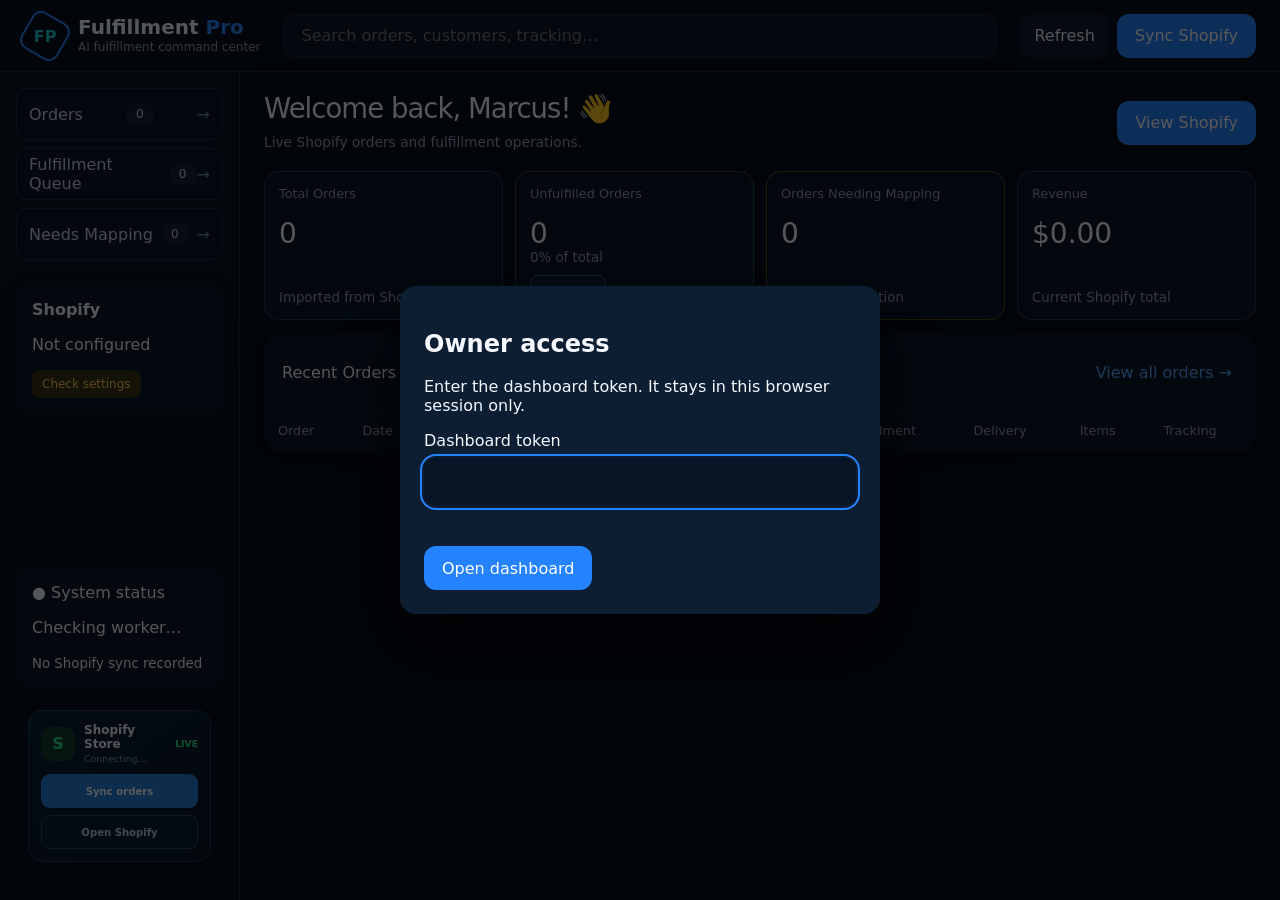
==== commit e3405914: "Add files via upload" ====
--- a/static/index.html
+++ b/static/index.html
@@ -376,6 +376,15 @@
   .desktop-hidden-bindings,.dashboard-backup{display:none!important}
   .recent-orders-only{display:block}
   .recent-orders-only .card{width:100%}
+}
+
+.dashboard-list-actions{display:flex;gap:6px;margin-top:10px;flex-wrap:wrap}
+.dashboard-list-action{min-height:30px;border:1px solid #275b91;border-radius:8px;background:#0b223b;color:#8fc2ff;padding:4px 9px;font-size:.7rem;font-weight:700;cursor:pointer}
+.dashboard-list-action.restore{border-color:#4d3c78;background:#211b3a;color:#c8b5ff}
+.dashboard-list-action[hidden]{display:none!important}
+@media(max-width:767px){
+  .mobile-metric .dashboard-list-actions{margin-top:8px}
+  .mobile-metric .dashboard-list-action{min-height:32px;font-size:.68rem}
 }
 </style></head><body>
 <div id="overlay" class="overlay"></div><div class="app"><header class="topbar"><button id="menuBtn" class="icon mobile-menu" aria-label="Open navigation">☰</button><div class="brand"><div class="logo"><span>FP</span></div><div><strong>Fulfillment <b>Pro</b></strong><small>AI fulfillment command center</small></div></div><div class="search"><input id="search" aria-label="Search orders" placeholder="Search orders, customers, tracking…"></div><div class="top-actions"><button id="refreshBtn" class="secondary">Refresh</button><button id="syncBtn" class="primary">Sync Shopify</button></div></header>
@@ -429,6 +438,10 @@
       <div class="mobile-metric-head"><span class="mobile-icon">📦</span><label>Unfulfilled Orders</label></div>
       <strong id="mobileUnfulfilled">0</strong>
       <small id="mobileUnfulfilledRate">0% of total</small>
+      <div class="dashboard-list-actions">
+        <button id="mobileClearUnfulfilled" class="dashboard-list-action" type="button">Clear list</button>
+        <button id="mobileRestoreUnfulfilled" class="dashboard-list-action restore" type="button" hidden>Restore cleared</button>
+      </div>
     </article>
 
     <article class="mobile-metric orange">
@@ -475,7 +488,7 @@
 <div class="heading-row"><div><h1>Welcome back, Marcus! 👋</h1><p>Live Shopify orders and fulfillment operations.</p></div><button id="viewShopify" class="primary">View Shopify</button></div>
 <section class="metrics">
 <article class="metric blue"><label>Total Orders</label><strong id="mTotal">0</strong><small>Imported from Shopify</small></article>
-<article class="metric green"><label>Unfulfilled Orders</label><strong id="mPaid">0</strong><small id="paidRate">0% of total</small></article>
+<article class="metric green"><label>Unfulfilled Orders</label><strong id="mPaid">0</strong><small id="paidRate">0% of total</small><div class="dashboard-list-actions"><button id="desktopClearUnfulfilled" class="dashboard-list-action" type="button">Clear list</button><button id="desktopRestoreUnfulfilled" class="dashboard-list-action restore" type="button" hidden>Restore cleared</button></div></article>
 <article class="metric yellow"><label>Orders Needing Mapping</label><strong id="mFulfilled">0</strong><small id="fulfilledRate">Requires attention</small></article>
 <article class="metric purple"><label>Revenue</label><strong id="mDelivered">$0.00</strong><small id="deliveredRate">Current Shopify total</small></article>
 </section>
@@ -498,7 +511,7 @@
 <div id="authModal" class="modal"><div class="modal-box"><h2>Owner access</h2><p>Enter the dashboard token. It stays in this browser session only.</p><form id="authForm"><label class="field">Dashboard token<input id="tokenInput" type="password" autocomplete="current-password" required></label><div id="authError" class="error" role="alert"></div><button class="primary" type="submit">Open dashboard</button></form></div></div>
 <div id="detailModal" class="modal"><div class="modal-box"><div class="card-head"><h2 id="detailTitle">Order details</h2><button id="closeDetail" class="icon">×</button></div><div id="detailBody"></div></div></div><div id="toast" class="toast" role="status"></div>
 <script>
-const state={token:sessionStorage.getItem('fulfillmentpro.dashboard.token')||'',data:null,status:'',search:'',timer:null};const $=id=>document.getElementById(id);const esc=v=>String(v??'').replace(/[&<>"']/g,c=>({'&':'&amp;','<':'&lt;','>':'&gt;','"':'&quot;',"'":'&#039;'}[c]));
+const state={token:sessionStorage.getItem('fulfillmentpro.dashboard.token')||'',data:null,status:'',search:'',timer:null};const liveState={started:false,polling:false,liveSyncing:false,webhookRegistrationAttempted:false,initialized:false,latestOrderId:null,popupTimer:null};const $=id=>document.getElementById(id);const esc=v=>String(v??'').replace(/[&<>"']/g,c=>({'&':'&amp;','<':'&lt;','>':'&gt;','"':'&quot;',"'":'&#039;'}[c]));
 function headers(){return {'Authorization':'Bearer '+state.token,'Content-Type':'application/json'}}async function api(path,options={}){const r=await fetch(path,{...options,headers:{...headers(),...(options.headers||{})}});const d=await r.json().catch(()=>({}));if(r.status===401){showAuth();throw new Error('Owner authentication required')}if(!r.ok)throw new Error(d.error||'Request failed');return d}function money(v,c='USD'){return new Intl.NumberFormat(undefined,{style:'currency',currency:c||'USD'}).format(Number(v||0))}function pct(v,t){return t?Math.round(v/t*100):0}function dateText(v){if(!v)return'—';const d=new Date(v);return Number.isNaN(d.valueOf())?'—':d.toLocaleString([],{month:'short',day:'numeric',hour:'numeric',minute:'2-digit'})}function badge(v){const text=String(v||'—').replaceAll('_',' ');let color='blue';if(/paid|fulfilled|delivered|purchased|success/i.test(text))color='green';else if(/unfulfilled|queued|mapping|pending|partial/i.test(text))color='yellow';else if(/failed|cancel|refund/i.test(text))color='red';else if(/verify|processing|transit/i.test(text))color='purple';return `<span class="badge ${color}">${esc(text)}</span>`}function toast(m){$('toast').textContent=m;$('toast').classList.add('show');setTimeout(()=>$('toast').classList.remove('show'),3000)}function showAuth(e=''){$('authModal').classList.add('open');$('authError').textContent=e;$('tokenInput').focus()}function hideAuth(){$('authModal').classList.remove('open')}
 async function verifyToken(){await api('/api/auth/check',{method:'POST'});sessionStorage.setItem('fulfillmentpro.dashboard.token',state.token);hideAuth();await refresh();await startLiveDashboard()}$('authForm').addEventListener('submit',async e=>{e.preventDefault();state.token=$('tokenInput').value.trim();try{await verifyToken()}catch(x){showAuth(x.message)}})
 
@@ -513,12 +526,15 @@
 }
 
 function render(d){state.data=d;refreshSidebarShopify(d);if(d.worker)applyUnifiedWorkerStatus(d.worker);const total=d.total_orders||0,c=(d.recent_orders?.[0]?.currency)||'USD';
-const mobileUnfulfilled=Math.max(total-(d.fulfilled_orders||0),0);
+const mobileUnfulfilled=Number.isFinite(Number(d.unfulfilled_orders))?Number(d.unfulfilled_orders):Math.max(total-(d.fulfilled_orders||0),0);
 const mobileRate=pct(d.fulfilled_orders,total);
 const mobileSet=(id,value)=>{const el=$(id);if(el)el.textContent=value};
 mobileSet('mobileTotal',total);
 mobileSet('mobileUnfulfilled',mobileUnfulfilled);
 mobileSet('mobileUnfulfilledRate',pct(mobileUnfulfilled,total)+'% of total');
+const clearedUnfulfilled=Number(d.cleared_unfulfilled_orders||0);
+['mobileRestoreUnfulfilled','desktopRestoreUnfulfilled'].forEach(id=>{const el=$(id);if(el){el.hidden=clearedUnfulfilled<1;el.textContent=clearedUnfulfilled>0?'Restore cleared ('+clearedUnfulfilled+')':'Restore cleared'}});
+['mobileClearUnfulfilled','desktopClearUnfulfilled'].forEach(id=>{const el=$(id);if(el)el.disabled=mobileUnfulfilled<1});
 mobileSet('mobileMapping',d.needs_mapping||0);
 mobileSet('mobileRevenue',money(d.revenue,c));
 mobileSet('mobileStore',d.store_domain||'Shopify not configured');
@@ -534,7 +550,7 @@
   mappingAlert.style.opacity=(d.needs_mapping||0)>0?'1':'.72';
 }
 renderMobileOrders(d.recent_orders||[]);
-$('mTotal').textContent=total;$('mPaid').textContent=mobileUnfulfilled;$('mFulfilled').textContent=d.needs_mapping||0;$('mDelivered').textContent=money(d.revenue,c);$('paidRate').textContent=pct(mobileUnfulfilled,total)+'% of total';$('fulfilledRate').textContent=(d.needs_mapping||0)>0?'Requires attention':'No action needed';$('deliveredRate').textContent='Current Shopify total';$('navTotal').textContent=total;$('navQueue').textContent=d.queue||0;$('navMapping').textContent=d.needs_mapping||0;$('navVerify').textContent=d.verification_required||0;$('navPurchased').textContent=d.purchased||0;$('navFailed').textContent=d.failed||0;$('storeDomain').textContent=d.store_domain||'Not configured';$('shopifyState').textContent=d.shopify_configured?'Connected':'Connect required';$('shopifyState').className='badge '+(d.shopify_configured?'green':'yellow');$('syncBtn').textContent=d.shopify_configured?'Sync Shopify':'Connect Shopify';$('workerText').textContent=d.worker.worker_online?'Automation worker online':'Automation worker offline';$('workerDot').className=d.worker.worker_online?'online':'';$('lastSync').textContent=d.last_sync?.completed_at?'Last sync '+dateText(d.last_sync.completed_at):'No Shopify sync recorded';$('todayOrders').textContent=d.orders_today||0;$('todayItems').textContent=d.items_today||0;$('todayQueue').textContent=d.queue||0;$('todayAttention').textContent=(d.needs_mapping||0)+(d.verification_required||0)+(d.failed||0);$('perfPurchased').textContent=d.purchased||0;$('perfFailed').textContent=d.failed||0;$('perfUnfulfilled').textContent=Math.max(total-(d.fulfilled_orders||0),0);const rate=pct(d.fulfilled_orders,total);$('donut').style.setProperty('--pct',(rate*3.6)+'deg');$('donutText').textContent=rate+'%';const pieces=[['Unfulfilled',Math.max(total-(d.fulfilled_orders||0),0),'var(--yellow)'],['Queued',d.queue||0,'var(--blue)'],['Purchased',d.purchased||0,'var(--green)'],['Delivered',d.delivered_orders||0,'var(--purple)'],['Failed',d.failed||0,'var(--red)']];const sum=pieces.reduce((a,p)=>a+p[1],0)||1;$('progress').innerHTML=pieces.map(p=>`<span class="seg" style="width:${p[1]/sum*100}%;background:${p[2]}"></span>`).join('');$('legend').innerHTML=pieces.map(p=>`<div><span style="color:${p[2]}">●</span> ${p[0]}<b>${p[1]}</b></div>`).join('');renderOrders(d.recent_orders||[]);$('topProducts').innerHTML=(d.top_products||[]).map(p=>`<div class="product"><img src="${esc(p.image_url||'')}" alt=""><p>${esc(p.title)}<br><small>${money(p.revenue,c)}</small></p><b>${p.units}</b></div>`).join('')||'<div class="empty">Product rankings appear after orders sync.</div>';$('storeStatus').innerHTML=`<div class="summary-row"><span>Store</span><b>${esc(d.store_domain||'—')}</b></div><div class="summary-row"><span>API</span><b>${d.shopify_configured?'Admin GraphQL':'Configuration required'}</b></div><div class="summary-row"><span>Last sync</span><b>${d.last_sync?.status||'Never'}</b></div>`}
+$('mTotal').textContent=total;$('mPaid').textContent=mobileUnfulfilled;$('mFulfilled').textContent=d.needs_mapping||0;$('mDelivered').textContent=money(d.revenue,c);$('paidRate').textContent=pct(mobileUnfulfilled,total)+'% of total';$('fulfilledRate').textContent=(d.needs_mapping||0)>0?'Requires attention':'No action needed';$('deliveredRate').textContent='Current Shopify total';$('navTotal').textContent=total;$('navQueue').textContent=d.queue||0;$('navMapping').textContent=d.needs_mapping||0;$('navVerify').textContent=d.verification_required||0;$('navPurchased').textContent=d.purchased||0;$('navFailed').textContent=d.failed||0;$('storeDomain').textContent=d.store_domain||'Not configured';$('shopifyState').textContent=d.shopify_configured?'Connected':'Connect required';$('shopifyState').className='badge '+(d.shopify_configured?'green':'yellow');$('syncBtn').textContent=d.shopify_configured?'Sync Shopify':'Connect Shopify';$('workerText').textContent=d.worker.worker_online?'Automation worker online':'Automation worker offline';$('workerDot').className=d.worker.worker_online?'online':'';$('lastSync').textContent=d.last_sync?.completed_at?'Last sync '+dateText(d.last_sync.completed_at):'No Shopify sync recorded';$('todayOrders').textContent=d.orders_today||0;$('todayItems').textContent=d.items_today||0;$('todayQueue').textContent=d.queue||0;$('todayAttention').textContent=(d.needs_mapping||0)+(d.verification_required||0)+(d.failed||0);$('perfPurchased').textContent=d.purchased||0;$('perfFailed').textContent=d.failed||0;$('perfUnfulfilled').textContent=mobileUnfulfilled;const rate=pct(d.fulfilled_orders,total);$('donut').style.setProperty('--pct',(rate*3.6)+'deg');$('donutText').textContent=rate+'%';const pieces=[['Unfulfilled',mobileUnfulfilled,'var(--yellow)'],['Queued',d.queue||0,'var(--blue)'],['Purchased',d.purchased||0,'var(--green)'],['Delivered',d.delivered_orders||0,'var(--purple)'],['Failed',d.failed||0,'var(--red)']];const sum=pieces.reduce((a,p)=>a+p[1],0)||1;$('progress').innerHTML=pieces.map(p=>`<span class="seg" style="width:${p[1]/sum*100}%;background:${p[2]}"></span>`).join('');$('legend').innerHTML=pieces.map(p=>`<div><span style="color:${p[2]}">●</span> ${p[0]}<b>${p[1]}</b></div>`).join('');renderOrders(d.recent_orders||[]);$('topProducts').innerHTML=(d.top_products||[]).map(p=>`<div class="product"><img src="${esc(p.image_url||'')}" alt=""><p>${esc(p.title)}<br><small>${money(p.revenue,c)}</small></p><b>${p.units}</b></div>`).join('')||'<div class="empty">Product rankings appear after orders sync.</div>';$('storeStatus').innerHTML=`<div class="summary-row"><span>Store</span><b>${esc(d.store_domain||'—')}</b></div><div class="summary-row"><span>API</span><b>${d.shopify_configured?'Admin GraphQL':'Configuration required'}</b></div><div class="summary-row"><span>Last sync</span><b>${d.last_sync?.status||'Never'}</b></div>`}
 
 function renderMobileOrders(rows){
   const host=$('mobileOrders');
@@ -670,7 +686,7 @@
 }
 
 async function runLiveShopifyFallback(){
-  if(liveState.liveSyncing||!token)return;
+  if(liveState.liveSyncing||!state.token)return;
   liveState.liveSyncing=true;
   try{
     const result=await api('/api/shopify/live-sync',{method:'POST',body:'{}'});
@@ -688,7 +704,7 @@
 }
 
 async function pollLatestOrder(){
-  if(liveState.polling||!token)return;
+  if(liveState.polling||!state.token)return;
   liveState.polling=true;
   try{
     const payload=await api('/api/orders/latest');
@@ -706,7 +722,7 @@
   finally{liveState.polling=false;}
 }
 async function startLiveDashboard(){
-  if(!token||liveState.started)return;
+  if(!state.token||liveState.started)return;
   liveState.started=true;
   await registerLiveOrderWebhooks();
   await refreshWorkerStatus();
@@ -757,9 +773,36 @@
   }
 }
 
+async function changeDashboardList(category,action){
+  const count=Number(state.data?.unfulfilled_orders||0);
+  const cleared=Number(state.data?.cleared_unfulfilled_orders||0);
+  const message=action==='clear'
+    ? `Hide ${count} currently unfulfilled order${count===1?'':'s'} from the FulfillmentPro dashboard? Shopify will not be changed.`
+    : `Restore ${cleared} cleared order${cleared===1?'':'s'} to the dashboard?`;
+  if(!window.confirm(message))return;
+  try{
+    const result=await api('/api/dashboard/lists/'+encodeURIComponent(category)+'/'+action,{method:'POST',body:'{}'});
+    toast(action==='clear'
+      ? `${result.cleared_now||0} order${Number(result.cleared_now||0)===1?'':'s'} cleared from the dashboard`
+      : `${result.restored||0} order${Number(result.restored||0)===1?'':'s'} restored`);
+    await refresh();
+  }catch(error){
+    toast(error.message||'Unable to update dashboard list');
+  }
+}
+function bindDashboardListActions(){
+  ['mobileClearUnfulfilled','desktopClearUnfulfilled'].forEach(id=>{
+    const el=$(id);if(el)el.onclick=()=>changeDashboardList('unfulfilled','clear');
+  });
+  ['mobileRestoreUnfulfilled','desktopRestoreUnfulfilled'].forEach(id=>{
+    const el=$(id);if(el)el.onclick=()=>changeDashboardList('unfulfilled','restore');
+  });
+}
+
 async function sync(){const b=$('syncBtn');if(!state.data?.shopify_configured){const shop=state.data?.store_domain||'';window.location.href='/shopify/install?shop='+encodeURIComponent(shop);return}b.disabled=true;b.textContent='Syncing…';try{const r=await api('/api/shopify/sync',{method:'POST',body:JSON.stringify({max_pages:25})});toast(`Sync finished: ${r.imported} imported, ${r.updated} updated`);await refresh()}catch(e){toast(e.message)}finally{b.disabled=false;b.textContent=state.data?.shopify_configured?'Sync Shopify':'Connect Shopify'}}async function loadOrders(){try{const s=state.status==='ALL'?'':state.status;const d=await api('/api/orders?per_page=100&search='+encodeURIComponent(state.search)+'&status='+encodeURIComponent(s));renderOrders(d.orders)}catch(e){toast(e.message)}}async function openOrder(id){try{const {order}=await api('/api/orders/'+id);$('detailTitle').textContent='Order #'+(order.shopify_order_number||order.id);$('detailBody').innerHTML=`<div class="detail-grid"><div class="detail-item"><small>Customer</small><div>${esc(order.customer_name||'—')}</div></div><div class="detail-item"><small>Total</small><div>${money(order.current_total_price||order.total_price,order.currency)}</div></div><div class="detail-item"><small>Payment</small><div>${badge(order.financial_status)}</div></div><div class="detail-item"><small>Fulfillment</small><div>${badge(order.fulfillment_status)}</div></div></div><h3>Items</h3>${order.items.map(i=>`<div class="detail-item"><b>${esc(i.title)}</b><br><small>SKU ${esc(i.sku||'—')} · Qty ${i.quantity||1} · ${badge(i.state)}</small></div>`).join('')}`;$('detailModal').classList.add('open')}catch(e){toast(e.message)}}
 
 
+bindDashboardListActions();
 $('newOrderPopupClose')?.addEventListener('click',hideNewOrderPopup);
 $('newOrderPopupDismiss')?.addEventListener('click',hideNewOrderPopup);
 $('newOrderPopupView')?.addEventListener('click',()=>{hideNewOrderPopup();window.location.href='/orders.html';});
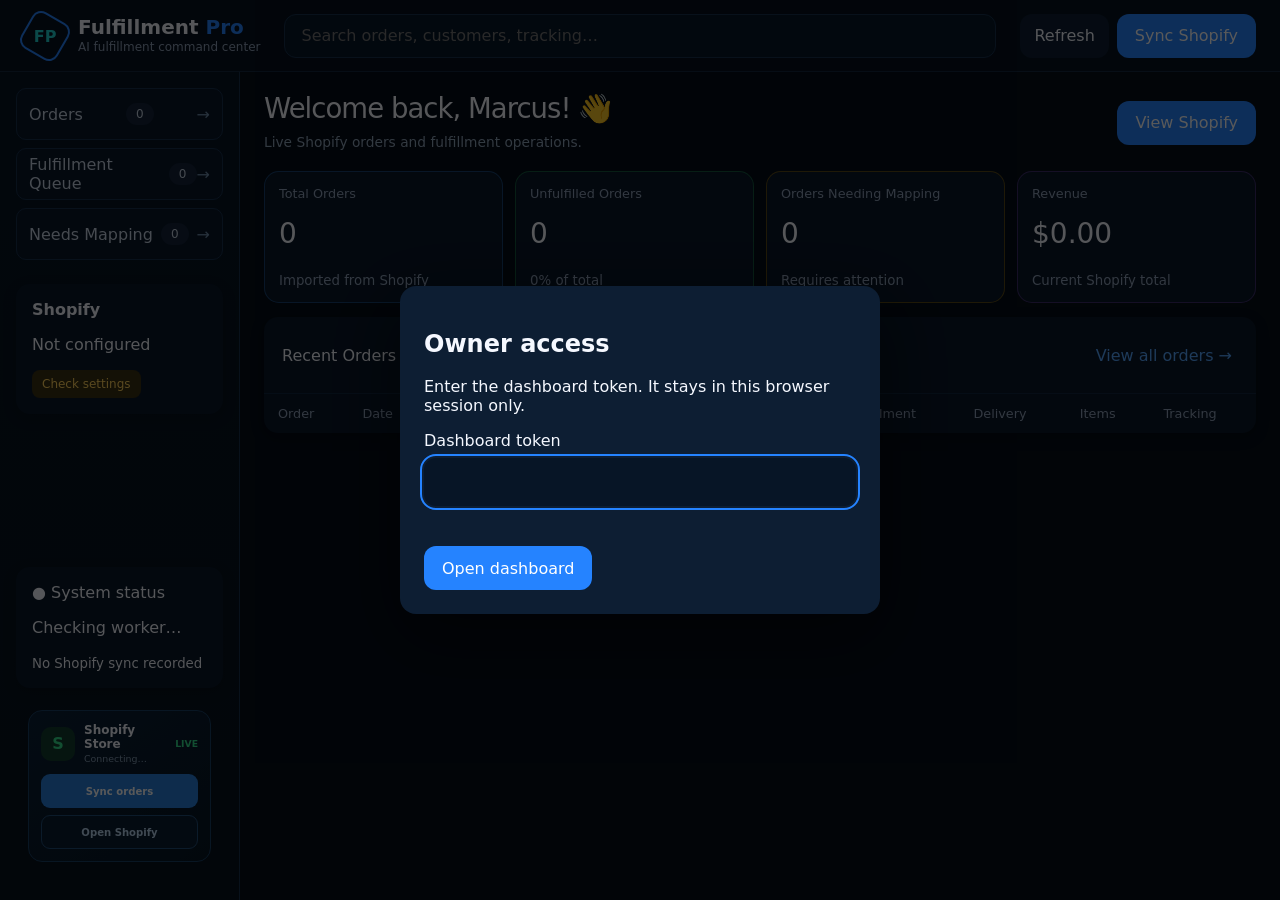
==== commit 118e7955: "Add files via upload" ====
--- a/static/index.html
+++ b/static/index.html
@@ -378,14 +378,6 @@
   .recent-orders-only .card{width:100%}
 }
 
-.dashboard-list-actions{display:flex;gap:6px;margin-top:10px;flex-wrap:wrap}
-.dashboard-list-action{min-height:30px;border:1px solid #275b91;border-radius:8px;background:#0b223b;color:#8fc2ff;padding:4px 9px;font-size:.7rem;font-weight:700;cursor:pointer}
-.dashboard-list-action.restore{border-color:#4d3c78;background:#211b3a;color:#c8b5ff}
-.dashboard-list-action[hidden]{display:none!important}
-@media(max-width:767px){
-  .mobile-metric .dashboard-list-actions{margin-top:8px}
-  .mobile-metric .dashboard-list-action{min-height:32px;font-size:.68rem}
-}
 </style></head><body>
 <div id="overlay" class="overlay"></div><div class="app"><header class="topbar"><button id="menuBtn" class="icon mobile-menu" aria-label="Open navigation">☰</button><div class="brand"><div class="logo"><span>FP</span></div><div><strong>Fulfillment <b>Pro</b></strong><small>AI fulfillment command center</small></div></div><div class="search"><input id="search" aria-label="Search orders" placeholder="Search orders, customers, tracking…"></div><div class="top-actions"><button id="refreshBtn" class="secondary">Refresh</button><button id="syncBtn" class="primary">Sync Shopify</button></div></header>
 <aside id="sidebar" class="sidebar"><div class="mobile-sidebar-brand" aria-label="FulfillmentPro navigation"><div class="mobile-sidebar-logo"><span>FP</span></div><div><strong>Fulfillment <b>Pro</b></strong><small>AI fulfillment command center</small></div></div><nav class="desktop-nav-links" aria-label="Primary navigation">
@@ -438,10 +430,7 @@
       <div class="mobile-metric-head"><span class="mobile-icon">📦</span><label>Unfulfilled Orders</label></div>
       <strong id="mobileUnfulfilled">0</strong>
       <small id="mobileUnfulfilledRate">0% of total</small>
-      <div class="dashboard-list-actions">
-        <button id="mobileClearUnfulfilled" class="dashboard-list-action" type="button">Clear list</button>
-        <button id="mobileRestoreUnfulfilled" class="dashboard-list-action restore" type="button" hidden>Restore cleared</button>
-      </div>
+      
     </article>
 
     <article class="mobile-metric orange">
@@ -488,7 +477,7 @@
 <div class="heading-row"><div><h1>Welcome back, Marcus! 👋</h1><p>Live Shopify orders and fulfillment operations.</p></div><button id="viewShopify" class="primary">View Shopify</button></div>
 <section class="metrics">
 <article class="metric blue"><label>Total Orders</label><strong id="mTotal">0</strong><small>Imported from Shopify</small></article>
-<article class="metric green"><label>Unfulfilled Orders</label><strong id="mPaid">0</strong><small id="paidRate">0% of total</small><div class="dashboard-list-actions"><button id="desktopClearUnfulfilled" class="dashboard-list-action" type="button">Clear list</button><button id="desktopRestoreUnfulfilled" class="dashboard-list-action restore" type="button" hidden>Restore cleared</button></div></article>
+<article class="metric green"><label>Unfulfilled Orders</label><strong id="mPaid">0</strong><small id="paidRate">0% of total</small></article>
 <article class="metric yellow"><label>Orders Needing Mapping</label><strong id="mFulfilled">0</strong><small id="fulfilledRate">Requires attention</small></article>
 <article class="metric purple"><label>Revenue</label><strong id="mDelivered">$0.00</strong><small id="deliveredRate">Current Shopify total</small></article>
 </section>
@@ -532,9 +521,6 @@
 mobileSet('mobileTotal',total);
 mobileSet('mobileUnfulfilled',mobileUnfulfilled);
 mobileSet('mobileUnfulfilledRate',pct(mobileUnfulfilled,total)+'% of total');
-const clearedUnfulfilled=Number(d.cleared_unfulfilled_orders||0);
-['mobileRestoreUnfulfilled','desktopRestoreUnfulfilled'].forEach(id=>{const el=$(id);if(el){el.hidden=clearedUnfulfilled<1;el.textContent=clearedUnfulfilled>0?'Restore cleared ('+clearedUnfulfilled+')':'Restore cleared'}});
-['mobileClearUnfulfilled','desktopClearUnfulfilled'].forEach(id=>{const el=$(id);if(el)el.disabled=mobileUnfulfilled<1});
 mobileSet('mobileMapping',d.needs_mapping||0);
 mobileSet('mobileRevenue',money(d.revenue,c));
 mobileSet('mobileStore',d.store_domain||'Shopify not configured');
@@ -773,36 +759,9 @@
   }
 }
 
-async function changeDashboardList(category,action){
-  const count=Number(state.data?.unfulfilled_orders||0);
-  const cleared=Number(state.data?.cleared_unfulfilled_orders||0);
-  const message=action==='clear'
-    ? `Hide ${count} currently unfulfilled order${count===1?'':'s'} from the FulfillmentPro dashboard? Shopify will not be changed.`
-    : `Restore ${cleared} cleared order${cleared===1?'':'s'} to the dashboard?`;
-  if(!window.confirm(message))return;
-  try{
-    const result=await api('/api/dashboard/lists/'+encodeURIComponent(category)+'/'+action,{method:'POST',body:'{}'});
-    toast(action==='clear'
-      ? `${result.cleared_now||0} order${Number(result.cleared_now||0)===1?'':'s'} cleared from the dashboard`
-      : `${result.restored||0} order${Number(result.restored||0)===1?'':'s'} restored`);
-    await refresh();
-  }catch(error){
-    toast(error.message||'Unable to update dashboard list');
-  }
-}
-function bindDashboardListActions(){
-  ['mobileClearUnfulfilled','desktopClearUnfulfilled'].forEach(id=>{
-    const el=$(id);if(el)el.onclick=()=>changeDashboardList('unfulfilled','clear');
-  });
-  ['mobileRestoreUnfulfilled','desktopRestoreUnfulfilled'].forEach(id=>{
-    const el=$(id);if(el)el.onclick=()=>changeDashboardList('unfulfilled','restore');
-  });
-}
-
 async function sync(){const b=$('syncBtn');if(!state.data?.shopify_configured){const shop=state.data?.store_domain||'';window.location.href='/shopify/install?shop='+encodeURIComponent(shop);return}b.disabled=true;b.textContent='Syncing…';try{const r=await api('/api/shopify/sync',{method:'POST',body:JSON.stringify({max_pages:25})});toast(`Sync finished: ${r.imported} imported, ${r.updated} updated`);await refresh()}catch(e){toast(e.message)}finally{b.disabled=false;b.textContent=state.data?.shopify_configured?'Sync Shopify':'Connect Shopify'}}async function loadOrders(){try{const s=state.status==='ALL'?'':state.status;const d=await api('/api/orders?per_page=100&search='+encodeURIComponent(state.search)+'&status='+encodeURIComponent(s));renderOrders(d.orders)}catch(e){toast(e.message)}}async function openOrder(id){try{const {order}=await api('/api/orders/'+id);$('detailTitle').textContent='Order #'+(order.shopify_order_number||order.id);$('detailBody').innerHTML=`<div class="detail-grid"><div class="detail-item"><small>Customer</small><div>${esc(order.customer_name||'—')}</div></div><div class="detail-item"><small>Total</small><div>${money(order.current_total_price||order.total_price,order.currency)}</div></div><div class="detail-item"><small>Payment</small><div>${badge(order.financial_status)}</div></div><div class="detail-item"><small>Fulfillment</small><div>${badge(order.fulfillment_status)}</div></div></div><h3>Items</h3>${order.items.map(i=>`<div class="detail-item"><b>${esc(i.title)}</b><br><small>SKU ${esc(i.sku||'—')} · Qty ${i.quantity||1} · ${badge(i.state)}</small></div>`).join('')}`;$('detailModal').classList.add('open')}catch(e){toast(e.message)}}
 
 
-bindDashboardListActions();
 $('newOrderPopupClose')?.addEventListener('click',hideNewOrderPopup);
 $('newOrderPopupDismiss')?.addEventListener('click',hideNewOrderPopup);
 $('newOrderPopupView')?.addEventListener('click',()=>{hideNewOrderPopup();window.location.href='/orders.html';});
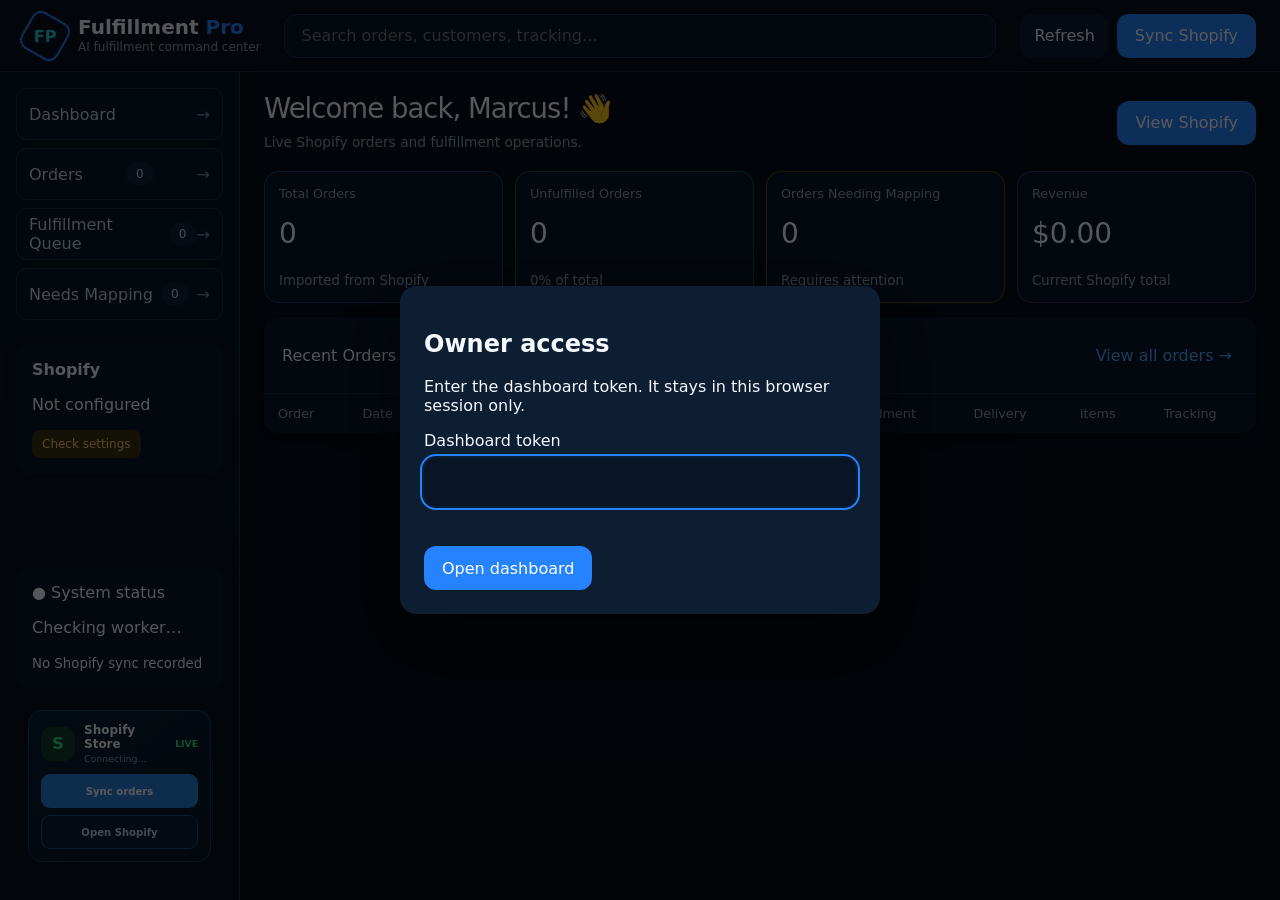
==== commit 37e20557: "Add files via upload" ====
--- a/static/index.html
+++ b/static/index.html
@@ -378,9 +378,86 @@
   .recent-orders-only .card{width:100%}
 }
 
+
+/* Mobile home: compact one-screen dashboard. Desktop is unchanged. */
+@media(max-width:767px){
+  html,body{height:100%;overflow:hidden}
+  .app{height:100dvh;min-height:100dvh;overflow:hidden}
+  .topbar{min-height:60px;height:60px;padding:7px 10px}
+  .mobile-menu{width:38px;height:38px;min-width:38px}
+  .logo{width:34px;height:34px}
+  .brand strong{font-size:.92rem}
+  .top-actions .primary{height:38px;min-height:38px;padding:0 10px;font-size:.72rem}
+  .main{
+    height:calc(100dvh - 60px);
+    padding:0 10px calc(58px + env(safe-area-inset-bottom));
+    overflow:hidden
+  }
+  .mobile-dashboard{
+    height:100%;
+    padding-top:7px;
+    display:flex;
+    flex-direction:column;
+    gap:6px;
+    overflow:hidden
+  }
+  .mobile-hero{margin:0;padding:0 1px;min-height:43px}
+  .mobile-eyebrow{margin-bottom:2px;font-size:.5rem}
+  .mobile-hero h1{font-size:1.05rem;line-height:1.02}
+  .mobile-hero h1 br{display:none}
+  .mobile-hero p{margin-top:3px;font-size:.64rem;line-height:1.15}
+  .live-system-card{
+    min-height:48px;margin:0;padding:8px 10px;border-radius:12px
+  }
+  .live-system-copy b{font-size:.78rem}
+  .live-system-copy small{font-size:.6rem;margin-top:2px}
+  .live-system-state{font-size:.58rem;padding:4px 7px}
+  .status-dot{width:9px;height:9px}
+  .mobile-metrics{
+    grid-template-columns:repeat(2,minmax(0,1fr));
+    gap:6px;
+    margin:0
+  }
+  .mobile-metric{
+    min-height:86px;
+    padding:8px 9px;
+    border-radius:12px
+  }
+  .mobile-metric-head{margin-bottom:3px;gap:6px}
+  .mobile-icon{width:27px;height:27px;font-size:.78rem}
+  .mobile-metric label{font-size:.63rem}
+  .mobile-metric strong{font-size:1.22rem;line-height:1;margin-top:1px}
+  .mobile-metric small{font-size:.56rem;margin-top:3px}
+  .mobile-alert{margin-top:3px;padding:2px 5px;font-size:.48rem}
+  .mobile-recent{
+    flex:1;
+    min-height:0;
+    margin:0;
+    border-radius:12px;
+    display:flex;
+    flex-direction:column
+  }
+  .mobile-recent-head{min-height:34px;padding:0 9px}
+  .mobile-recent-head h2{font-size:.76rem}
+  .mobile-recent-head button{font-size:.64rem}
+  .mobile-order-list{padding:1px 7px 3px;overflow:hidden}
+  .mobile-order{min-height:37px;padding:4px 2px;gap:5px}
+  .mobile-order-main b{font-size:.67rem}
+  .mobile-order-main small{font-size:.54rem;margin-top:2px}
+  .mobile-order-side strong{font-size:.65rem}
+  .mobile-order-side span{font-size:.49rem;padding:2px 5px;margin-top:2px}
+  .mobile-bottom-nav{
+    min-height:54px;
+    padding:3px 6px calc(3px + env(safe-area-inset-bottom))
+  }
+  .mobile-bottom-nav a b{font-size:.9rem}
+  .mobile-bottom-nav a span{font-size:.54rem}
+}
+
 </style></head><body>
 <div id="overlay" class="overlay"></div><div class="app"><header class="topbar"><button id="menuBtn" class="icon mobile-menu" aria-label="Open navigation">☰</button><div class="brand"><div class="logo"><span>FP</span></div><div><strong>Fulfillment <b>Pro</b></strong><small>AI fulfillment command center</small></div></div><div class="search"><input id="search" aria-label="Search orders" placeholder="Search orders, customers, tracking…"></div><div class="top-actions"><button id="refreshBtn" class="secondary">Refresh</button><button id="syncBtn" class="primary">Sync Shopify</button></div></header>
 <aside id="sidebar" class="sidebar"><div class="mobile-sidebar-brand" aria-label="FulfillmentPro navigation"><div class="mobile-sidebar-logo"><span>FP</span></div><div><strong>Fulfillment <b>Pro</b></strong><small>AI fulfillment command center</small></div></div><nav class="desktop-nav-links" aria-label="Primary navigation">
+<a class="desktop-nav-link active" href="/">Dashboard</a>
 <a class="desktop-nav-link" href="/orders.html">Orders <span id="navTotal" class="count">0</span></a>
 <a class="desktop-nav-link" href="/queue.html">Fulfillment Queue <span id="navQueue" class="count">0</span></a>
 <a class="desktop-nav-link" href="/mapping.html">Needs Mapping <span id="navMapping" class="count">0</span></a>
@@ -768,7 +845,7 @@
 document.addEventListener('click',requestNotificationPermission,{once:true});
 
 const mobileViewAll=$('mobileViewAllOrders');
-if(mobileViewAll)mobileViewAll.onclick=()=>{state.status='ALL';loadOrders();window.scrollTo({top:document.body.scrollHeight,behavior:'smooth'})};
+if(mobileViewAll)mobileViewAll.onclick=()=>{window.location.href='/orders.html'};
 
 $('closeDetail').onclick=()=>$('detailModal').classList.remove('open');$('syncBtn').onclick=sync;
 
